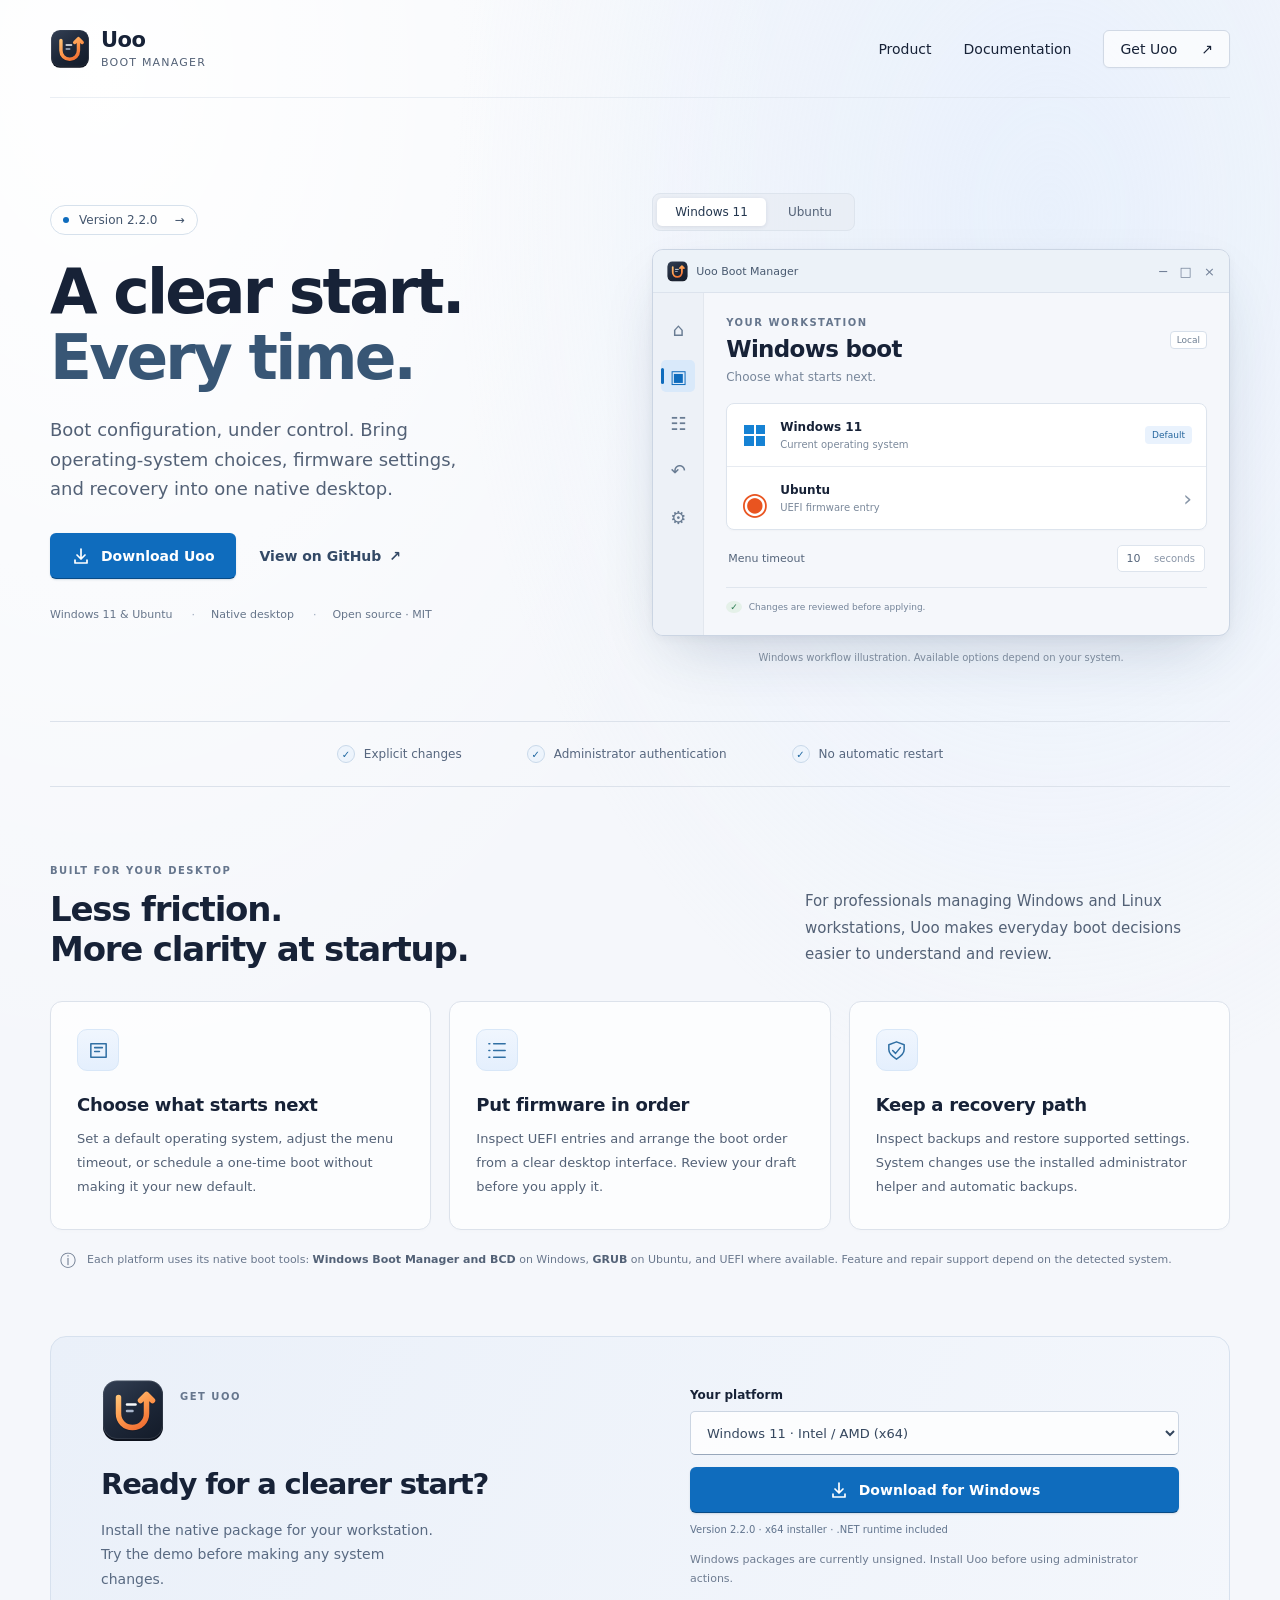
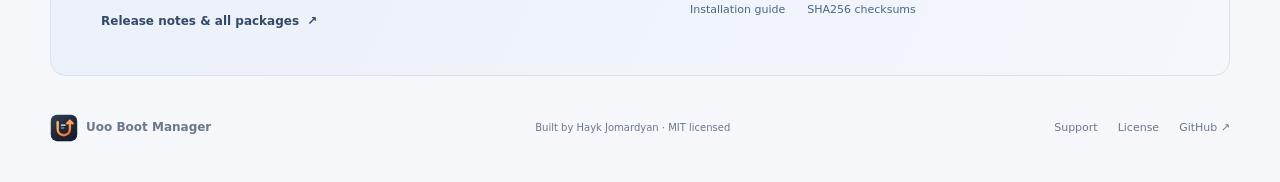
==== website/index.html @ afc2f8d6 "Prepare Uoo Boot Manager 2.2.0 and Fluent landing page Add unified app branding, dependency installa" ====
<!doctype html>
<html lang="en">
<head>
  <meta charset="utf-8">
  <meta name="viewport" content="width=device-width, initial-scale=1">
  <meta name="description" content="Uoo Boot Manager brings boot choices, UEFI settings, and recovery into a clear native desktop for Windows 11 and Ubuntu.">
  <meta name="theme-color" content="#f4f6fb">
  <meta property="og:type" content="website">
  <meta property="og:title" content="Uoo Boot Manager — A clear start. Every time.">
  <meta property="og:description" content="Native boot configuration for Windows 11 and Ubuntu. Choose what starts next, review changes, and keep a recovery path.">
  <meta property="og:url" content="https://uoo.lolisoft.eu/">
  <meta property="og:image" content="https://uoo.lolisoft.eu/assets/app-preview.png">
  <link rel="canonical" href="https://uoo.lolisoft.eu/">
  <link rel="icon" href="assets/icons/favicon.ico" sizes="any">
  <link rel="icon" href="assets/icons/favicon.svg" type="image/svg+xml">
  <link rel="apple-touch-icon" href="assets/icons/apple-touch-icon.png">
  <link rel="mask-icon" href="assets/icons/mask-icon.svg" color="#ee692f">
  <link rel="manifest" href="assets/icons/site.webmanifest">
  <link rel="stylesheet" href="styles.css">
  <script src="app.js" defer></script>
  <title>Uoo Boot Manager — A clear start. Every time.</title>
</head>
<body>
  <a class="skip-link" href="#main">Skip to content</a>
  <header class="site-header wrap">
    <a class="brand" href="#" aria-label="Uoo Boot Manager home">
      <img src="assets/icons/uoo.svg" alt="" width="40" height="40">
      <span>Uoo<span class="brand-caption">Boot Manager</span></span>
    </a>
    <nav aria-label="Main navigation">
      <a href="#product">Product</a>
      <a href="https://github.com/jomardyan/uoo-boot-manager#documentation">Documentation</a>
      <a class="nav-download" href="#download">Get Uoo <span aria-hidden="true">↗</span></a>
    </nav>
  </header>

  <main id="main">
    <section class="hero wrap" aria-labelledby="hero-title">
      <div class="hero-copy">
        <a class="release-badge" href="https://github.com/jomardyan/uoo-boot-manager/releases/tag/v2.2.0"><span class="status-dot" aria-hidden="true"></span>Version 2.2.0<span aria-hidden="true">→</span></a>
        <h1 id="hero-title">A clear start.<br><span>Every time.</span></h1>
        <p class="hero-description">Boot configuration, under control. Bring operating-system choices, firmware settings, and recovery into one native desktop.</p>
        <div class="hero-actions">
          <a class="button button-primary" href="#download"><svg aria-hidden="true" viewBox="0 0 20 20"><path d="M10 3v10m-4-4 4 4 4-4M4 14v3h12v-3"/></svg>Download Uoo</a>
          <a class="text-link" href="https://github.com/jomardyan/uoo-boot-manager">View on GitHub <span aria-hidden="true">↗</span></a>
        </div>
        <ul class="hero-details" aria-label="Product details"><li>Windows 11 & Ubuntu</li><li>Native desktop</li><li>Open source · MIT</li></ul>
      </div>

      <figure class="product-figure">
        <div class="preview-tabs" aria-label="Platform preview">
          <button type="button" class="preview-tab selected" data-platform="windows" aria-pressed="true">Windows 11</button>
          <button type="button" class="preview-tab" data-platform="ubuntu" aria-pressed="false">Ubuntu</button>
        </div>
        <div class="app-window" id="windows-preview" role="img" aria-label="Illustration of the Windows boot workflow: Windows 11 as the default choice, Ubuntu as a second entry, and a 10-second timeout.">
          <div class="app-titlebar"><span><img src="assets/icons/uoo.svg" alt="" width="21" height="21">Uoo Boot Manager</span><span class="window-controls" aria-hidden="true">─ &nbsp; □ &nbsp; ×</span></div>
          <div class="app-workspace">
            <div class="app-sidebar" aria-hidden="true"><span>⌂</span><span class="active">▣</span><span>☷</span><span>↶</span><span>⚙</span></div>
            <div class="app-page">
              <div class="app-page-heading"><div><span class="eyebrow">YOUR WORKSTATION</span><h2>Windows boot</h2></div><span class="local-badge">Local</span></div>
              <p>Choose what starts next.</p>
              <div class="boot-list">
                <div class="boot-entry"><span class="os-logo windows-logo" aria-hidden="true"><i></i><i></i><i></i><i></i></span><span><strong>Windows 11</strong><small>Current operating system</small></span><span class="default-badge">Default</span></div>
                <div class="boot-entry"><span class="os-logo ubuntu-logo" aria-hidden="true">◉</span><span><strong>Ubuntu</strong><small>UEFI firmware entry</small></span><span class="entry-arrow" aria-hidden="true">›</span></div>
              </div>
              <div class="setting-row"><span>Menu timeout</span><span class="setting-value">10 <span>seconds</span></span></div>
              <div class="review-row"><span class="review-check" aria-hidden="true">✓</span>Changes are reviewed before applying.</div>
            </div>
          </div>
        </div>
        <div class="ubuntu-preview" id="ubuntu-preview" hidden><img src="assets/app-preview.png" width="1120" height="740" alt="The Uoo Ubuntu desktop showing its boot menu, default operating-system choice, timeout, and one-time boot controls."></div>
        <figcaption id="preview-caption">Windows workflow illustration. Available options depend on your system.</figcaption>
      </figure>
    </section>

    <div class="principles wrap" aria-label="Operating principles"><span><b aria-hidden="true">✓</b> Explicit changes</span><span><b aria-hidden="true">✓</b> Administrator authentication</span><span><b aria-hidden="true">✓</b> No automatic restart</span></div>

    <section class="product-section wrap" id="product" aria-labelledby="product-title">
      <div class="section-heading"><div><span class="eyebrow">BUILT FOR YOUR DESKTOP</span><h2 id="product-title">Less friction.<br>More clarity at startup.</h2></div><p>For professionals managing Windows and Linux workstations, Uoo makes everyday boot decisions easier to understand and review.</p></div>
      <div class="feature-grid">
        <article class="feature-card"><span class="feature-icon" aria-hidden="true"><svg viewBox="0 0 24 24"><path d="M4 5h16v14H4zM8 9h8M8 13h5"/></svg></span><h3>Choose what starts next</h3><p>Set a default operating system, adjust the menu timeout, or schedule a one-time boot without making it your new default.</p></article>
        <article class="feature-card"><span class="feature-icon" aria-hidden="true"><svg viewBox="0 0 24 24"><path d="M8 5h12M8 12h12M8 19h12M3 5h1M3 12h1M3 19h1"/></svg></span><h3>Put firmware in order</h3><p>Inspect UEFI entries and arrange the boot order from a clear desktop interface. Review your draft before you apply it.</p></article>
        <article class="feature-card"><span class="feature-icon" aria-hidden="true"><svg viewBox="0 0 24 24"><path d="M12 3 4 6v5c0 5 8 10 8 10s8-5 8-10V6zM8 12l3 3 5-6"/></svg></span><h3>Keep a recovery path</h3><p>Inspect backups and restore supported settings. System changes use the installed administrator helper and automatic backups.</p></article>
      </div>
      <div class="platform-note"><span class="note-icon" aria-hidden="true">ⓘ</span><p>Each platform uses its native boot tools: <strong>Windows Boot Manager and BCD</strong> on Windows, <strong>GRUB</strong> on Ubuntu, and UEFI where available. Feature and repair support depend on the detected system.</p></div>
    </section>

    <section class="download-section wrap" id="download" aria-labelledby="download-title">
      <div class="download-copy"><img src="assets/icons/uoo.svg" alt="" width="64" height="64"><span class="eyebrow">GET UOO</span><h2 id="download-title">Ready for a clearer start?</h2><p>Install the native package for your workstation. Try the demo before making any system changes.</p><a class="text-link" href="https://github.com/jomardyan/uoo-boot-manager/releases/tag/v2.2.0">Release notes & all packages <span aria-hidden="true">↗</span></a></div>
      <div class="download-panel">
        <label for="platform-select">Your platform</label>
        <select id="platform-select">
          <option value="windows-x64">Windows 11 · Intel / AMD (x64)</option>
          <option value="windows-arm64">Windows 11 · ARM64</option>
          <option value="ubuntu">Ubuntu 24.04+ · Debian package</option>
          <option value="appimage-x64">Linux · AppImage (x64)</option>
          <option value="appimage-arm64">Linux · AppImage (ARM64)</option>
        </select>
        <a id="download-button" class="button button-primary download-button" href="https://github.com/jomardyan/uoo-boot-manager/releases/download/v2.2.0/Uoo-Boot-Manager-2.2.0-windows-x64-setup.exe"><svg aria-hidden="true" viewBox="0 0 20 20"><path d="M10 3v10m-4-4 4 4 4-4M4 14v3h12v-3"/></svg><span id="download-label">Download for Windows</span></a>
        <p id="download-detail" class="download-detail" aria-live="polite">Version 2.2.0 · x64 installer · .NET runtime included</p>
        <p id="download-note" class="download-note">Windows packages are currently unsigned. Install Uoo before using administrator actions.</p>
        <div class="download-resources"><a id="install-guide" href="https://github.com/jomardyan/uoo-boot-manager/blob/main/docs/WINDOWS.md">Installation guide</a><a id="checksum-link" href="https://github.com/jomardyan/uoo-boot-manager/releases/download/v2.2.0/SHA256SUMS-Windows">SHA256 checksums</a></div>
      </div>
    </section>
  </main>

  <footer class="site-footer wrap"><a class="brand footer-brand" href="#"><img src="assets/icons/uoo.svg" alt="" width="28" height="28"><span>Uoo Boot Manager</span></a><p>Built by <a href="https://github.com/jomardyan">Hayk Jomardyan</a> · MIT licensed</p><div><a href="https://github.com/jomardyan/uoo-boot-manager/issues">Support</a><a href="https://github.com/jomardyan/uoo-boot-manager/blob/main/LICENSE">License</a><a href="https://github.com/jomardyan/uoo-boot-manager">GitHub <span aria-hidden="true">↗</span></a></div></footer>
</body>
</html>
---- website/styles.css ----
:root{color-scheme:light;--ink:#172237;--muted:#536176;--blue:#0f6cbd;--blue-hover:#0a5da6;--line:#dce2eb;--surface:#fff;--radius:12px;font-family:"Segoe UI Variable","Segoe UI",system-ui,-apple-system,sans-serif;font-synthesis:none;color:var(--ink);background:#f5f7fb;scroll-behavior:smooth}
*{box-sizing:border-box}body{margin:0;background:radial-gradient(ellipse at 82% 12%,#dceafd80,transparent 40%),radial-gradient(ellipse at 8% 4%,#fff,transparent 42%)}a{color:inherit;text-decoration:none}button,select{font:inherit}button,a,select{-webkit-tap-highlight-color:transparent}button{cursor:pointer}a:hover{text-decoration:underline;text-underline-offset:4px}:focus-visible{outline:3px solid #0f6cbd;outline-offset:4px}svg{width:20px;height:20px;fill:none;stroke:currentColor;stroke-width:1.7;stroke-linecap:round;stroke-linejoin:round}.wrap{width:min(1180px,calc(100% - 80px));margin-inline:auto}[hidden]{display:none!important}.skip-link{position:fixed;left:20px;top:-100px;z-index:10;padding:12px 20px;background:#fff;border:2px solid var(--blue);border-radius:6px}.skip-link:focus{top:12px}
.site-header{height:98px;display:flex;align-items:center;justify-content:space-between;border-bottom:1px solid #dce2eb90}.brand{display:inline-flex;align-items:center;gap:11px;font-size:21px;font-weight:650;line-height:1.05;letter-spacing:-.5px}.brand:hover{text-decoration:none}.brand-caption{display:block;font-size:11px;font-weight:500;letter-spacing:1.2px;text-transform:uppercase;color:var(--muted);margin-top:6px}.site-header nav{display:flex;align-items:center;gap:32px;font-size:14px}.nav-download{display:flex;align-items:center;gap:24px;border:1px solid #d1d9e5;background:#ffffffb0;border-radius:6px;padding:10px 16px;box-shadow:0 1px 2px #17223708}.nav-download:hover{background:#fff;text-decoration:none}
.hero{display:grid;grid-template-columns:1fr 1.05fr;gap:52px;padding-top:87px;padding-bottom:64px;align-items:center}.hero-copy{padding-bottom:16px}.release-badge{display:inline-flex;gap:10px;align-items:center;border:1px solid #d6e1ec;border-radius:100px;background:#ffffffa8;padding:7px 12px;font-size:12px;color:#43556d}.release-badge>span:last-child{padding-left:7px}.status-dot{height:6px;width:6px;background:#0f6cbd;border-radius:100%}h1{font-size:clamp(46px,4.8vw,66px);letter-spacing:-2.8px;font-weight:650;line-height:1.08;margin:24px 0 23px}h1>span{color:#385675}.hero-description{font-size:18px;line-height:1.65;color:var(--muted);max-width:430px;margin:0}.hero-actions{display:flex;gap:24px;align-items:center;margin:29px 0}.button{display:inline-flex;align-items:center;justify-content:center;gap:10px;min-height:44px;padding:12px 20px;border-radius:6px;font-size:14px;font-weight:600;border:1px solid transparent;transition:background .15s,box-shadow .15s}.button:hover{text-decoration:none}.button-primary{background:var(--blue);color:#fff;box-shadow:0 1px 2px #09396125;border-bottom-color:#084b86}.button-primary:hover{background:var(--blue-hover);box-shadow:0 2px 8px #09396125}.text-link{display:inline-flex;gap:8px;align-items:center;font-size:14px;font-weight:600;color:#334966}.hero-details{list-style:none;display:flex;gap:19px;padding:0;margin:0;color:#66758a;font-size:11px}.hero-details li+li:before{content:"·";margin-right:16px;color:#9ba8bb}
.product-figure{min-width:0;margin:0;transform:translateY(8px)}.preview-tabs{display:inline-flex;gap:4px;background:#e8edf4b0;border:1px solid #dde4ed;padding:4px;border-radius:8px;margin-bottom:18px}.preview-tab{font-size:12px;color:#536176;padding:7px 18px;border:none;border-radius:5px;background:transparent}.preview-tab.selected{background:#fff;color:#24374f;box-shadow:0 1px 4px #17223718}.app-window{background:#f5f7fb;border:1px solid #cbd5e3;border-radius:11px;overflow:hidden;box-shadow:0 25px 60px -20px #1e3a5a38,0 3px 10px #1722370a}.app-titlebar{height:43px;display:flex;align-items:center;justify-content:space-between;padding:0 14px;font-size:11px;color:#48596f;border-bottom:1px solid #dce3ed;background:#ecf1f8d9}.app-titlebar>span:first-child{display:flex;align-items:center;gap:8px}.window-controls{font-size:13px;color:#738198;white-space:nowrap}.app-workspace{display:flex;min-height:338px}.app-sidebar{width:51px;border-right:1px solid #e2e7ee;display:flex;align-items:center;flex-direction:column;gap:15px;padding:20px 0;background:#edf1f7}.app-sidebar span{width:34px;height:32px;display:grid;place-items:center;color:#697c93;font-size:18px;border-radius:5px}.app-sidebar .active{background:#d9e9fa;color:#0f6cbd;position:relative}.app-sidebar .active:before{content:"";position:absolute;left:0;width:3px;height:16px;background:var(--blue);border-radius:5px}.app-page{flex:1;padding:24px 22px 22px;min-width:0}.eyebrow{display:block;font-size:10px;letter-spacing:1.5px;font-weight:650;color:#66768d}.app-page h2{margin:8px 0 0;font-weight:600;font-size:23px;letter-spacing:-.7px}.app-page-heading{display:flex;align-items:center;justify-content:space-between;gap:10px}.local-badge{font-size:9px;color:#6c7d91;border:1px solid #d7e0eb;border-radius:4px;padding:3px 6px;background:#fff}.app-page>p{font-size:12px;color:#77869a;margin:8px 0 19px}.boot-list{border:1px solid #dde4ed;background:#fff;border-radius:8px;overflow:hidden;box-shadow:0 1px 2px #17223706}.boot-entry{display:flex;align-items:center;gap:12px;padding:16px 14px}.boot-entry+.boot-entry{border-top:1px solid #e7ebf1}.boot-entry>span:nth-child(2){display:flex;flex-direction:column;gap:5px;flex:1}.boot-entry strong{font-size:12px;font-weight:600}.boot-entry small{font-size:10px;color:#7b899b}.os-logo{width:27px;height:27px;flex-shrink:0}.windows-logo{display:grid;grid-template-columns:1fr 1fr;gap:2px;padding:3px}.windows-logo i{background:#1682d4}.ubuntu-logo{display:grid;place-items:center;color:#e95420;font-size:31px}.default-badge{font-size:9px;background:#e9f2fd;color:#24659d;padding:4px 7px;border-radius:4px}.entry-arrow{color:#8795a7;font-size:22px}.setting-row{display:flex;justify-content:space-between;align-items:center;font-size:11px;padding:15px 2px;color:#55657b}.setting-value{border:1px solid #dde4ed;border-radius:5px;background:#fff;padding:6px 9px;font-size:11px;min-width:84px}.setting-value>span{color:#8995a7;margin-left:10px;font-size:10px}.review-row{display:flex;gap:7px;align-items:center;color:#748499;font-size:9px;border-top:1px solid #e0e6ee;padding-top:13px}.review-check{color:#2f7d55;background:#e5f1e9;border-radius:50%;padding:1px 4px}.product-figure figcaption{font-size:10px;color:#7b899b;line-height:1.5;text-align:center;margin:14px 10px 0}.ubuntu-preview{border:1px solid #cbd5e3;border-radius:11px;overflow:hidden;background:#fff;box-shadow:0 25px 60px -20px #1e3a5a38}.ubuntu-preview img{display:block;width:100%;height:auto}
.principles{display:flex;justify-content:center;gap:65px;border-top:1px solid var(--line);border-bottom:1px solid var(--line);padding:23px 0;color:#56667e;font-size:12px}.principles span{display:flex;align-items:center;gap:9px}.principles b{display:grid;place-items:center;font-size:10px;width:18px;height:18px;border:1px solid #c9d9ea;background:#edf4fc;color:#1b659f;border-radius:50%;font-weight:500}
.product-section{padding-top:78px;padding-bottom:64px;scroll-margin-top:30px}.section-heading{display:flex;justify-content:space-between;align-items:end;gap:70px;margin-bottom:32px}.section-heading h2,.download-copy h2{font-size:34px;line-height:1.18;letter-spacing:-1.2px;font-weight:600;margin:13px 0 0}.section-heading>p{max-width:425px;font-size:15px;line-height:1.75;color:var(--muted);margin:0 0 2px}.feature-grid{display:grid;grid-template-columns:repeat(3,1fr);gap:18px}.feature-card{background:#ffffffbf;border:1px solid var(--line);border-radius:var(--radius);padding:27px 26px 30px;box-shadow:0 2px 3px #17223703}.feature-icon{display:grid;place-items:center;width:42px;height:42px;border-radius:10px;background:linear-gradient(#f0f6fe,#e4effd);color:#3170a4;border:1px solid #d8e7f8}.feature-icon svg{width:23px;height:23px;stroke-width:1.6}.feature-card h3{font-weight:600;letter-spacing:-.3px;font-size:18px;margin:23px 0 12px}.feature-card p{font-size:13px;color:var(--muted);line-height:1.85;margin:0}.platform-note{display:flex;align-items:flex-start;gap:11px;padding:20px 10px 0;color:#6a788d}.note-icon{font-size:16px;padding-top:1px}.platform-note p{font-size:11px;line-height:1.8;margin:0}.platform-note strong{font-weight:600;color:#526176}
.download-section{display:grid;grid-template-columns:1fr 1fr;gap:100px;background:linear-gradient(115deg,#eaf0f9,#f4f7fc);border:1px solid #d7e1ee;border-radius:16px;padding:42px 50px 46px;scroll-margin-top:32px}.download-copy>img{float:left;margin:0 15px 15px 0}.download-copy>.eyebrow{padding-top:12px}.download-copy h2{font-size:29px;margin-top:8px;clear:both;padding-top:9px}.download-copy>p{font-size:14px;line-height:1.75;color:#596a82;margin:16px 0 19px;max-width:340px}.download-copy .text-link{font-size:12px}.download-panel{padding-top:9px}.download-panel label{display:block;font-size:12px;font-weight:600;margin-bottom:9px}.download-panel select{width:100%;border:1px solid #cbd5e2;border-bottom-color:#98a7bb;border-radius:5px;color:#35475e;background:#ffffffcc;padding:11px 30px 11px 12px;font-size:13px;min-height:44px}.download-button{width:100%;margin-top:12px}.download-detail{font-size:10px;color:#61748d;margin:11px 0 16px}.download-note{font-size:11px;line-height:1.7;color:#6e7c91;min-height:38px;margin:0 0 14px}.download-resources{display:flex;gap:22px;color:#476588;font-size:11px}.site-footer{display:flex;align-items:center;justify-content:space-between;gap:30px;padding:36px 0 39px;color:#69788d}.footer-brand{font-size:12px;letter-spacing:0;font-weight:600;gap:8px}.site-footer p{font-size:10px}.site-footer>div{display:flex;gap:20px;font-size:11px}
@media(min-width:1500px){.hero{padding-top:110px;padding-bottom:85px}.product-section{padding-top:90px;padding-bottom:80px}}
@media(max-width:1050px){.wrap{width:calc(100% - 48px)}.hero{gap:28px;padding-top:65px}h1{font-size:52px}.hero-description{font-size:16px}.hero-details{flex-wrap:wrap;gap:9px}.hero-details li+li:before{margin-right:8px}.app-page{padding:20px 15px}.app-sidebar{width:42px}.boot-entry{padding:14px 10px;gap:8px}.default-badge{font-size:8px}.principles{gap:32px}.download-section{gap:50px;padding:35px}.section-heading{gap:35px}.feature-card{padding:24px 20px}.site-footer{gap:15px}}
@media(max-width:760px){.site-header{height:82px}.site-header nav{gap:20px}.site-header nav>a:first-child{display:none}.hero{grid-template-columns:1fr;gap:33px;padding-top:44px;padding-bottom:42px}.hero-copy{max-width:570px}.hero-description{max-width:490px}.product-figure{max-width:600px;width:100%;margin-inline:auto;transform:none}.hero-details{font-size:11px}h1{font-size:56px;letter-spacing:-2px}.hero-actions{margin:24px 0}.app-workspace{min-height:330px}.app-page{padding:24px}.boot-entry{padding:16px 14px}.principles{justify-content:flex-start;gap:15px;flex-wrap:wrap;padding-block:19px;font-size:11px}.product-section{padding-top:48px;padding-bottom:32px}.section-heading{display:block}.section-heading h2{font-size:31px}.section-heading>p{margin-top:18px;max-width:550px;font-size:14px}.feature-grid{grid-template-columns:1fr;gap:12px}.feature-card{padding:24px;display:grid;grid-template-columns:42px 1fr;column-gap:18px;align-items:center}.feature-card h3{margin:0;font-size:17px}.feature-card p{grid-column:2;margin-top:8px}.download-section{grid-template-columns:1fr;gap:20px;padding:29px}.download-copy>p{max-width:none}.download-note{min-height:0}.site-footer{flex-wrap:wrap;padding-block:28px}.site-footer p{margin-left:auto}.site-footer>div{width:100%;justify-content:flex-end}}
@media(max-width:420px){.wrap{width:calc(100% - 32px)}.brand{font-size:19px}.brand-caption{font-size:9px}.site-header nav{gap:13px;font-size:12px}.site-header nav>a:nth-child(2){display:none}.nav-download{padding:9px 12px;gap:14px}h1{font-size:49px}.hero-actions{gap:18px}.hero-details{gap:10px;font-size:10px}.hero-details li+li:before{margin-right:8px}.app-page{padding:19px 13px}.app-sidebar{width:38px}.app-sidebar span{width:28px}.default-badge{padding:4px;font-size:8px}.boot-entry{padding:15px 10px}.boot-entry small{font-size:9px}.app-titlebar{padding:0 10px}.window-controls{font-size:11px}.principles{gap:12px;font-size:10px}.feature-card{padding:20px;gap:12px}.feature-card p{grid-column:1/-1;margin-top:0}.download-section{padding:24px}.download-copy h2{font-size:27px}.site-footer{gap:12px}.site-footer p{width:100%;margin:0}.site-footer>div{justify-content:flex-start}}
@media(prefers-reduced-motion:reduce){:root{scroll-behavior:auto}*{transition:none!important}}
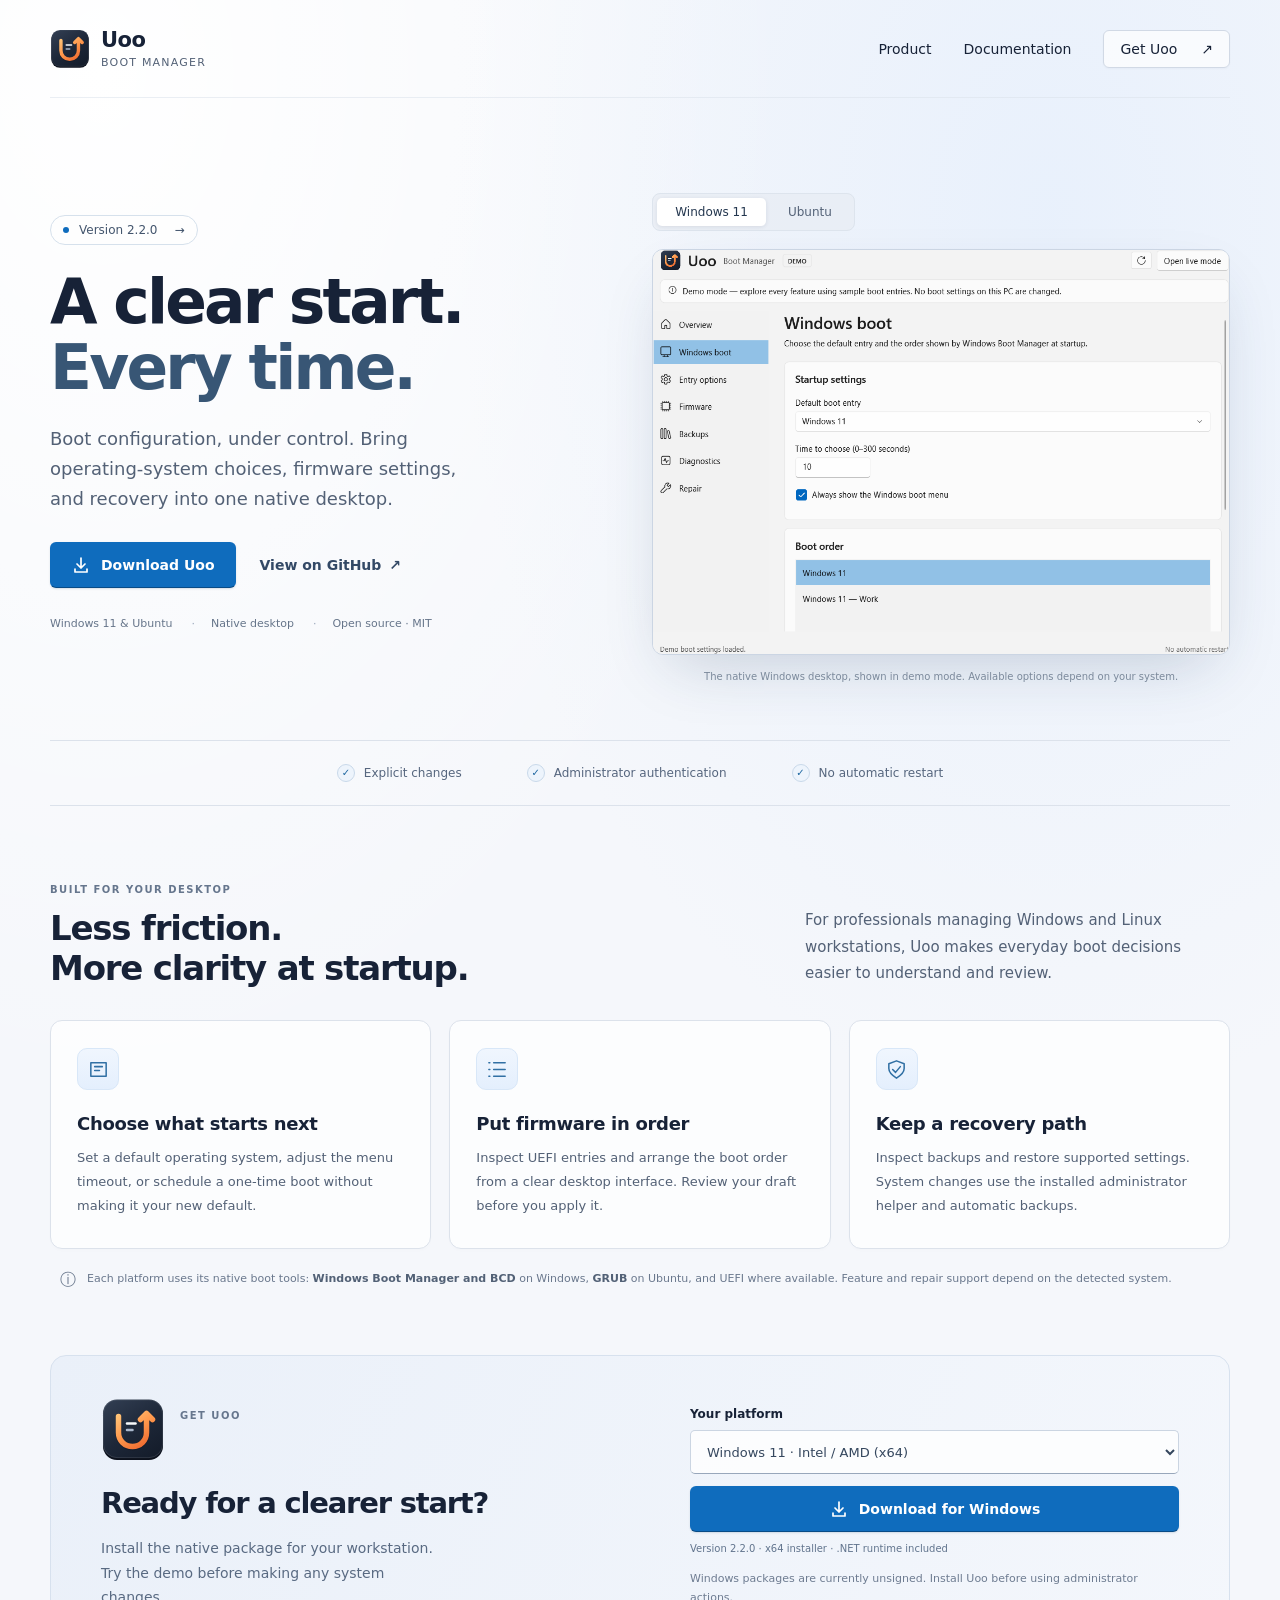
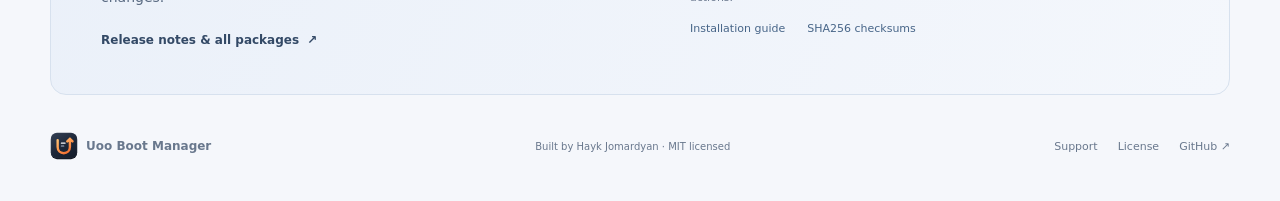
==== commit f6ab64bd: "release: v2.2.0 Publish the validated Linux and Windows package set with unified branding and build " ====
--- a/website/index.html
+++ b/website/index.html
@@ -9,7 +9,7 @@
   <meta property="og:title" content="Uoo Boot Manager — A clear start. Every time.">
   <meta property="og:description" content="Native boot configuration for Windows 11 and Ubuntu. Choose what starts next, review changes, and keep a recovery path.">
   <meta property="og:url" content="https://uoo.lolisoft.eu/">
-  <meta property="og:image" content="https://uoo.lolisoft.eu/assets/app-preview.png">
+  <meta property="og:image" content="https://uoo.lolisoft.eu/assets/windows-preview.png">
   <link rel="canonical" href="https://uoo.lolisoft.eu/">
   <link rel="icon" href="assets/icons/favicon.ico" sizes="any">
   <link rel="icon" href="assets/icons/favicon.svg" type="image/svg+xml">
@@ -52,24 +52,9 @@
           <button type="button" class="preview-tab selected" data-platform="windows" aria-pressed="true">Windows 11</button>
           <button type="button" class="preview-tab" data-platform="ubuntu" aria-pressed="false">Ubuntu</button>
         </div>
-        <div class="app-window" id="windows-preview" role="img" aria-label="Illustration of the Windows boot workflow: Windows 11 as the default choice, Ubuntu as a second entry, and a 10-second timeout.">
-          <div class="app-titlebar"><span><img src="assets/icons/uoo.svg" alt="" width="21" height="21">Uoo Boot Manager</span><span class="window-controls" aria-hidden="true">─ &nbsp; □ &nbsp; ×</span></div>
-          <div class="app-workspace">
-            <div class="app-sidebar" aria-hidden="true"><span>⌂</span><span class="active">▣</span><span>☷</span><span>↶</span><span>⚙</span></div>
-            <div class="app-page">
-              <div class="app-page-heading"><div><span class="eyebrow">YOUR WORKSTATION</span><h2>Windows boot</h2></div><span class="local-badge">Local</span></div>
-              <p>Choose what starts next.</p>
-              <div class="boot-list">
-                <div class="boot-entry"><span class="os-logo windows-logo" aria-hidden="true"><i></i><i></i><i></i><i></i></span><span><strong>Windows 11</strong><small>Current operating system</small></span><span class="default-badge">Default</span></div>
-                <div class="boot-entry"><span class="os-logo ubuntu-logo" aria-hidden="true">◉</span><span><strong>Ubuntu</strong><small>UEFI firmware entry</small></span><span class="entry-arrow" aria-hidden="true">›</span></div>
-              </div>
-              <div class="setting-row"><span>Menu timeout</span><span class="setting-value">10 <span>seconds</span></span></div>
-              <div class="review-row"><span class="review-check" aria-hidden="true">✓</span>Changes are reviewed before applying.</div>
-            </div>
-          </div>
-        </div>
+        <div class="native-preview" id="windows-preview"><img src="assets/windows-preview.png" width="1028" height="720" alt="The native Uoo Windows desktop in demo mode, showing default boot entry, menu timeout, boot order, and administrator controls."></div>
         <div class="ubuntu-preview" id="ubuntu-preview" hidden><img src="assets/app-preview.png" width="1120" height="740" alt="The Uoo Ubuntu desktop showing its boot menu, default operating-system choice, timeout, and one-time boot controls."></div>
-        <figcaption id="preview-caption">Windows workflow illustration. Available options depend on your system.</figcaption>
+        <figcaption id="preview-caption">The native Windows desktop, shown in demo mode. Available options depend on your system.</figcaption>
       </figure>
     </section>
 
--- a/website/styles.css
+++ b/website/styles.css
@@ -2,7 +2,7 @@
 *{box-sizing:border-box}body{margin:0;background:radial-gradient(ellipse at 82% 12%,#dceafd80,transparent 40%),radial-gradient(ellipse at 8% 4%,#fff,transparent 42%)}a{color:inherit;text-decoration:none}button,select{font:inherit}button,a,select{-webkit-tap-highlight-color:transparent}button{cursor:pointer}a:hover{text-decoration:underline;text-underline-offset:4px}:focus-visible{outline:3px solid #0f6cbd;outline-offset:4px}svg{width:20px;height:20px;fill:none;stroke:currentColor;stroke-width:1.7;stroke-linecap:round;stroke-linejoin:round}.wrap{width:min(1180px,calc(100% - 80px));margin-inline:auto}[hidden]{display:none!important}.skip-link{position:fixed;left:20px;top:-100px;z-index:10;padding:12px 20px;background:#fff;border:2px solid var(--blue);border-radius:6px}.skip-link:focus{top:12px}
 .site-header{height:98px;display:flex;align-items:center;justify-content:space-between;border-bottom:1px solid #dce2eb90}.brand{display:inline-flex;align-items:center;gap:11px;font-size:21px;font-weight:650;line-height:1.05;letter-spacing:-.5px}.brand:hover{text-decoration:none}.brand-caption{display:block;font-size:11px;font-weight:500;letter-spacing:1.2px;text-transform:uppercase;color:var(--muted);margin-top:6px}.site-header nav{display:flex;align-items:center;gap:32px;font-size:14px}.nav-download{display:flex;align-items:center;gap:24px;border:1px solid #d1d9e5;background:#ffffffb0;border-radius:6px;padding:10px 16px;box-shadow:0 1px 2px #17223708}.nav-download:hover{background:#fff;text-decoration:none}
 .hero{display:grid;grid-template-columns:1fr 1.05fr;gap:52px;padding-top:87px;padding-bottom:64px;align-items:center}.hero-copy{padding-bottom:16px}.release-badge{display:inline-flex;gap:10px;align-items:center;border:1px solid #d6e1ec;border-radius:100px;background:#ffffffa8;padding:7px 12px;font-size:12px;color:#43556d}.release-badge>span:last-child{padding-left:7px}.status-dot{height:6px;width:6px;background:#0f6cbd;border-radius:100%}h1{font-size:clamp(46px,4.8vw,66px);letter-spacing:-2.8px;font-weight:650;line-height:1.08;margin:24px 0 23px}h1>span{color:#385675}.hero-description{font-size:18px;line-height:1.65;color:var(--muted);max-width:430px;margin:0}.hero-actions{display:flex;gap:24px;align-items:center;margin:29px 0}.button{display:inline-flex;align-items:center;justify-content:center;gap:10px;min-height:44px;padding:12px 20px;border-radius:6px;font-size:14px;font-weight:600;border:1px solid transparent;transition:background .15s,box-shadow .15s}.button:hover{text-decoration:none}.button-primary{background:var(--blue);color:#fff;box-shadow:0 1px 2px #09396125;border-bottom-color:#084b86}.button-primary:hover{background:var(--blue-hover);box-shadow:0 2px 8px #09396125}.text-link{display:inline-flex;gap:8px;align-items:center;font-size:14px;font-weight:600;color:#334966}.hero-details{list-style:none;display:flex;gap:19px;padding:0;margin:0;color:#66758a;font-size:11px}.hero-details li+li:before{content:"·";margin-right:16px;color:#9ba8bb}
-.product-figure{min-width:0;margin:0;transform:translateY(8px)}.preview-tabs{display:inline-flex;gap:4px;background:#e8edf4b0;border:1px solid #dde4ed;padding:4px;border-radius:8px;margin-bottom:18px}.preview-tab{font-size:12px;color:#536176;padding:7px 18px;border:none;border-radius:5px;background:transparent}.preview-tab.selected{background:#fff;color:#24374f;box-shadow:0 1px 4px #17223718}.app-window{background:#f5f7fb;border:1px solid #cbd5e3;border-radius:11px;overflow:hidden;box-shadow:0 25px 60px -20px #1e3a5a38,0 3px 10px #1722370a}.app-titlebar{height:43px;display:flex;align-items:center;justify-content:space-between;padding:0 14px;font-size:11px;color:#48596f;border-bottom:1px solid #dce3ed;background:#ecf1f8d9}.app-titlebar>span:first-child{display:flex;align-items:center;gap:8px}.window-controls{font-size:13px;color:#738198;white-space:nowrap}.app-workspace{display:flex;min-height:338px}.app-sidebar{width:51px;border-right:1px solid #e2e7ee;display:flex;align-items:center;flex-direction:column;gap:15px;padding:20px 0;background:#edf1f7}.app-sidebar span{width:34px;height:32px;display:grid;place-items:center;color:#697c93;font-size:18px;border-radius:5px}.app-sidebar .active{background:#d9e9fa;color:#0f6cbd;position:relative}.app-sidebar .active:before{content:"";position:absolute;left:0;width:3px;height:16px;background:var(--blue);border-radius:5px}.app-page{flex:1;padding:24px 22px 22px;min-width:0}.eyebrow{display:block;font-size:10px;letter-spacing:1.5px;font-weight:650;color:#66768d}.app-page h2{margin:8px 0 0;font-weight:600;font-size:23px;letter-spacing:-.7px}.app-page-heading{display:flex;align-items:center;justify-content:space-between;gap:10px}.local-badge{font-size:9px;color:#6c7d91;border:1px solid #d7e0eb;border-radius:4px;padding:3px 6px;background:#fff}.app-page>p{font-size:12px;color:#77869a;margin:8px 0 19px}.boot-list{border:1px solid #dde4ed;background:#fff;border-radius:8px;overflow:hidden;box-shadow:0 1px 2px #17223706}.boot-entry{display:flex;align-items:center;gap:12px;padding:16px 14px}.boot-entry+.boot-entry{border-top:1px solid #e7ebf1}.boot-entry>span:nth-child(2){display:flex;flex-direction:column;gap:5px;flex:1}.boot-entry strong{font-size:12px;font-weight:600}.boot-entry small{font-size:10px;color:#7b899b}.os-logo{width:27px;height:27px;flex-shrink:0}.windows-logo{display:grid;grid-template-columns:1fr 1fr;gap:2px;padding:3px}.windows-logo i{background:#1682d4}.ubuntu-logo{display:grid;place-items:center;color:#e95420;font-size:31px}.default-badge{font-size:9px;background:#e9f2fd;color:#24659d;padding:4px 7px;border-radius:4px}.entry-arrow{color:#8795a7;font-size:22px}.setting-row{display:flex;justify-content:space-between;align-items:center;font-size:11px;padding:15px 2px;color:#55657b}.setting-value{border:1px solid #dde4ed;border-radius:5px;background:#fff;padding:6px 9px;font-size:11px;min-width:84px}.setting-value>span{color:#8995a7;margin-left:10px;font-size:10px}.review-row{display:flex;gap:7px;align-items:center;color:#748499;font-size:9px;border-top:1px solid #e0e6ee;padding-top:13px}.review-check{color:#2f7d55;background:#e5f1e9;border-radius:50%;padding:1px 4px}.product-figure figcaption{font-size:10px;color:#7b899b;line-height:1.5;text-align:center;margin:14px 10px 0}.ubuntu-preview{border:1px solid #cbd5e3;border-radius:11px;overflow:hidden;background:#fff;box-shadow:0 25px 60px -20px #1e3a5a38}.ubuntu-preview img{display:block;width:100%;height:auto}
+.product-figure{min-width:0;margin:0;transform:translateY(8px)}.preview-tabs{display:inline-flex;gap:4px;background:#e8edf4b0;border:1px solid #dde4ed;padding:4px;border-radius:8px;margin-bottom:18px}.preview-tab{font-size:12px;color:#536176;padding:7px 18px;border:none;border-radius:5px;background:transparent}.preview-tab.selected{background:#fff;color:#24374f;box-shadow:0 1px 4px #17223718}.eyebrow{display:block;font-size:10px;letter-spacing:1.5px;font-weight:650;color:#66768d}.product-figure figcaption{font-size:10px;color:#7b899b;line-height:1.5;text-align:center;margin:14px 10px 0}.ubuntu-preview,.native-preview{border:1px solid #cbd5e3;border-radius:11px;overflow:hidden;background:#fff;box-shadow:0 25px 60px -20px #1e3a5a38}.ubuntu-preview img,.native-preview img{display:block;width:100%;height:auto}
 .principles{display:flex;justify-content:center;gap:65px;border-top:1px solid var(--line);border-bottom:1px solid var(--line);padding:23px 0;color:#56667e;font-size:12px}.principles span{display:flex;align-items:center;gap:9px}.principles b{display:grid;place-items:center;font-size:10px;width:18px;height:18px;border:1px solid #c9d9ea;background:#edf4fc;color:#1b659f;border-radius:50%;font-weight:500}
 .product-section{padding-top:78px;padding-bottom:64px;scroll-margin-top:30px}.section-heading{display:flex;justify-content:space-between;align-items:end;gap:70px;margin-bottom:32px}.section-heading h2,.download-copy h2{font-size:34px;line-height:1.18;letter-spacing:-1.2px;font-weight:600;margin:13px 0 0}.section-heading>p{max-width:425px;font-size:15px;line-height:1.75;color:var(--muted);margin:0 0 2px}.feature-grid{display:grid;grid-template-columns:repeat(3,1fr);gap:18px}.feature-card{background:#ffffffbf;border:1px solid var(--line);border-radius:var(--radius);padding:27px 26px 30px;box-shadow:0 2px 3px #17223703}.feature-icon{display:grid;place-items:center;width:42px;height:42px;border-radius:10px;background:linear-gradient(#f0f6fe,#e4effd);color:#3170a4;border:1px solid #d8e7f8}.feature-icon svg{width:23px;height:23px;stroke-width:1.6}.feature-card h3{font-weight:600;letter-spacing:-.3px;font-size:18px;margin:23px 0 12px}.feature-card p{font-size:13px;color:var(--muted);line-height:1.85;margin:0}.platform-note{display:flex;align-items:flex-start;gap:11px;padding:20px 10px 0;color:#6a788d}.note-icon{font-size:16px;padding-top:1px}.platform-note p{font-size:11px;line-height:1.8;margin:0}.platform-note strong{font-weight:600;color:#526176}
 .download-section{display:grid;grid-template-columns:1fr 1fr;gap:100px;background:linear-gradient(115deg,#eaf0f9,#f4f7fc);border:1px solid #d7e1ee;border-radius:16px;padding:42px 50px 46px;scroll-margin-top:32px}.download-copy>img{float:left;margin:0 15px 15px 0}.download-copy>.eyebrow{padding-top:12px}.download-copy h2{font-size:29px;margin-top:8px;clear:both;padding-top:9px}.download-copy>p{font-size:14px;line-height:1.75;color:#596a82;margin:16px 0 19px;max-width:340px}.download-copy .text-link{font-size:12px}.download-panel{padding-top:9px}.download-panel label{display:block;font-size:12px;font-weight:600;margin-bottom:9px}.download-panel select{width:100%;border:1px solid #cbd5e2;border-bottom-color:#98a7bb;border-radius:5px;color:#35475e;background:#ffffffcc;padding:11px 30px 11px 12px;font-size:13px;min-height:44px}.download-button{width:100%;margin-top:12px}.download-detail{font-size:10px;color:#61748d;margin:11px 0 16px}.download-note{font-size:11px;line-height:1.7;color:#6e7c91;min-height:38px;margin:0 0 14px}.download-resources{display:flex;gap:22px;color:#476588;font-size:11px}.site-footer{display:flex;align-items:center;justify-content:space-between;gap:30px;padding:36px 0 39px;color:#69788d}.footer-brand{font-size:12px;letter-spacing:0;font-weight:600;gap:8px}.site-footer p{font-size:10px}.site-footer>div{display:flex;gap:20px;font-size:11px}
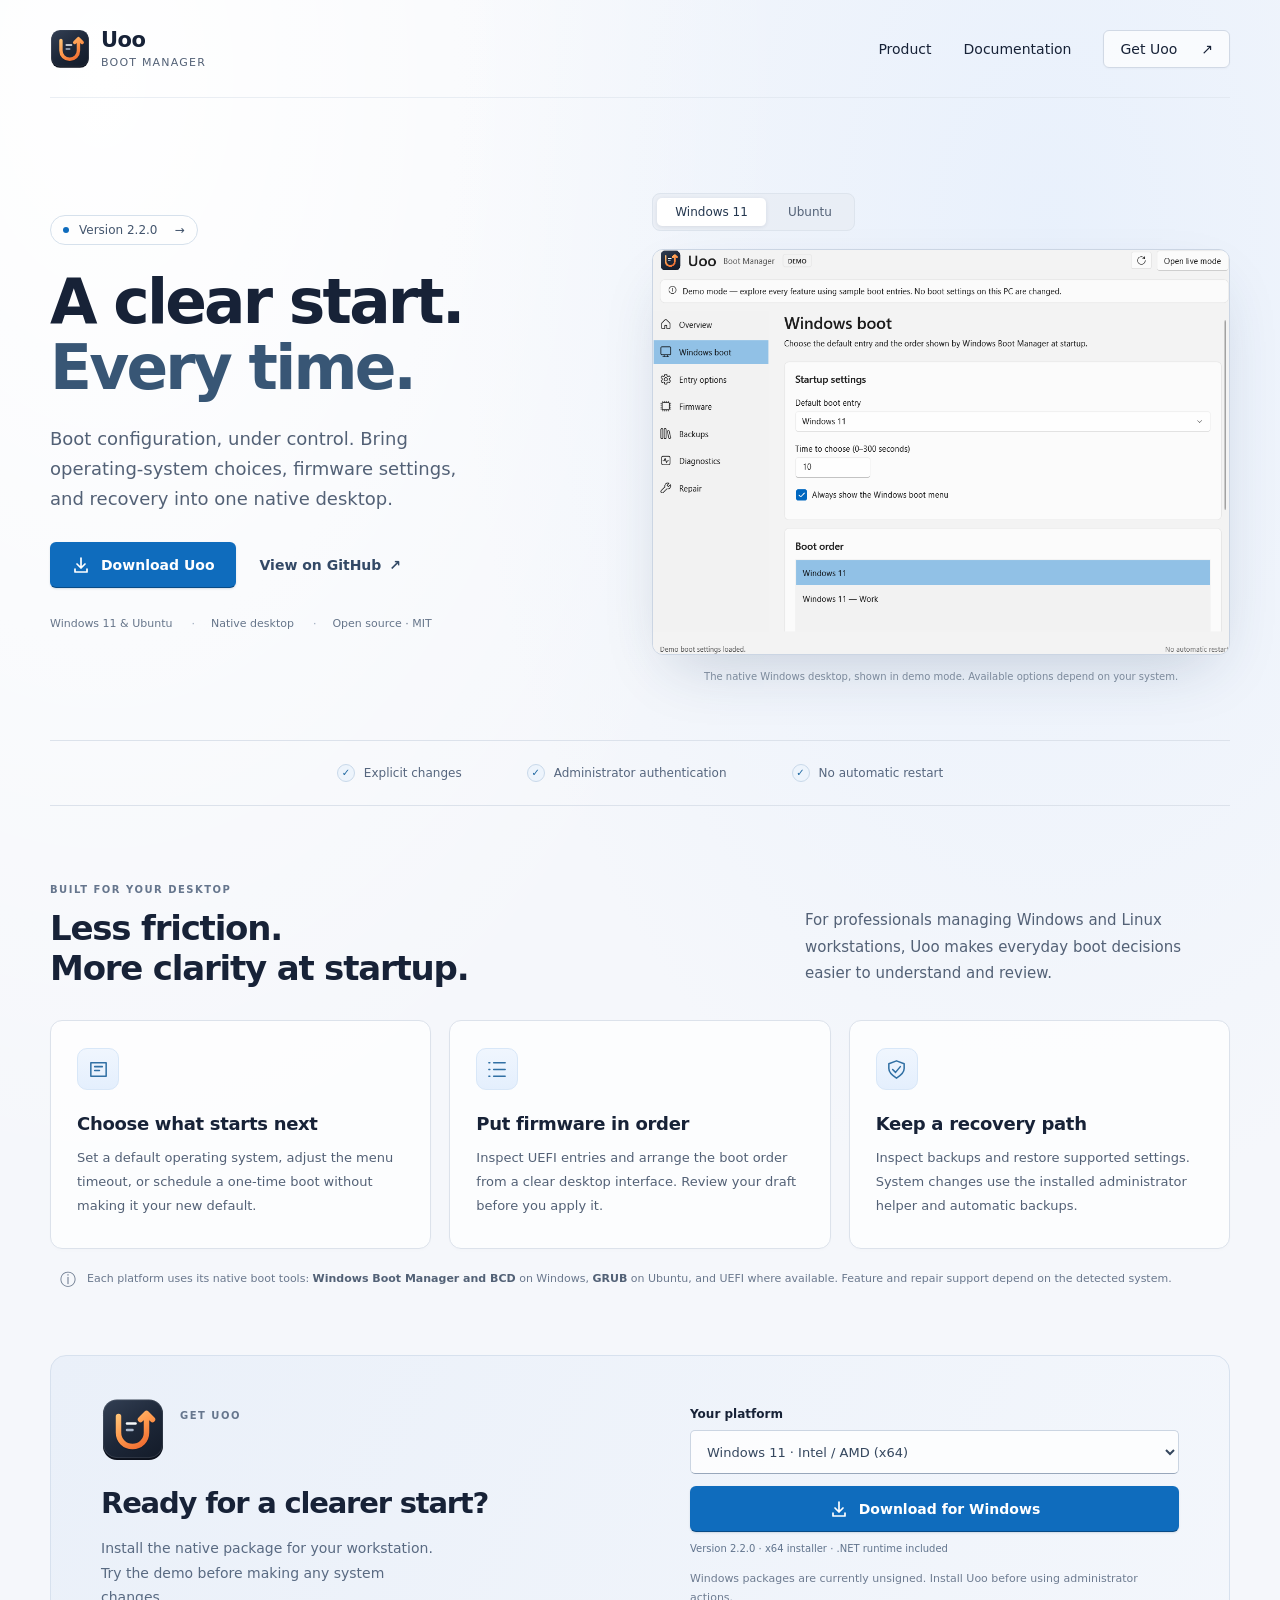
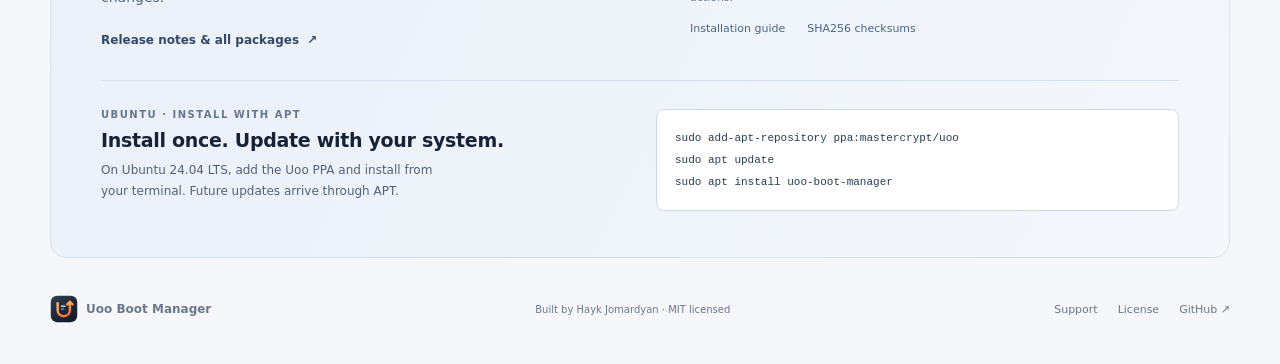
==== commit 1c99b2b1: "publish: v2.2.0 Document the Ubuntu PPA on the product page and README. Resolve draft releases throu" ====
--- a/website/index.html
+++ b/website/index.html
@@ -86,6 +86,12 @@
         <p id="download-note" class="download-note">Windows packages are currently unsigned. Install Uoo before using administrator actions.</p>
         <div class="download-resources"><a id="install-guide" href="https://github.com/jomardyan/uoo-boot-manager/blob/main/docs/WINDOWS.md">Installation guide</a><a id="checksum-link" href="https://github.com/jomardyan/uoo-boot-manager/releases/download/v2.2.0/SHA256SUMS-Windows">SHA256 checksums</a></div>
       </div>
+      <div class="ppa-install" aria-labelledby="ppa-title">
+        <div><span class="eyebrow">UBUNTU · INSTALL WITH APT</span><h3 id="ppa-title">Install once. Update with your system.</h3><p>On Ubuntu 24.04 LTS, add the Uoo PPA and install from your terminal. Future updates arrive through APT.</p></div>
+        <pre aria-label="Ubuntu PPA installation commands"><code>sudo add-apt-repository ppa:mastercrypt/uoo
+sudo apt update
+sudo apt install uoo-boot-manager</code></pre>
+      </div>
     </section>
   </main>
 
--- a/website/styles.css
+++ b/website/styles.css
@@ -5,7 +5,10 @@
 .product-figure{min-width:0;margin:0;transform:translateY(8px)}.preview-tabs{display:inline-flex;gap:4px;background:#e8edf4b0;border:1px solid #dde4ed;padding:4px;border-radius:8px;margin-bottom:18px}.preview-tab{font-size:12px;color:#536176;padding:7px 18px;border:none;border-radius:5px;background:transparent}.preview-tab.selected{background:#fff;color:#24374f;box-shadow:0 1px 4px #17223718}.eyebrow{display:block;font-size:10px;letter-spacing:1.5px;font-weight:650;color:#66768d}.product-figure figcaption{font-size:10px;color:#7b899b;line-height:1.5;text-align:center;margin:14px 10px 0}.ubuntu-preview,.native-preview{border:1px solid #cbd5e3;border-radius:11px;overflow:hidden;background:#fff;box-shadow:0 25px 60px -20px #1e3a5a38}.ubuntu-preview img,.native-preview img{display:block;width:100%;height:auto}
 .principles{display:flex;justify-content:center;gap:65px;border-top:1px solid var(--line);border-bottom:1px solid var(--line);padding:23px 0;color:#56667e;font-size:12px}.principles span{display:flex;align-items:center;gap:9px}.principles b{display:grid;place-items:center;font-size:10px;width:18px;height:18px;border:1px solid #c9d9ea;background:#edf4fc;color:#1b659f;border-radius:50%;font-weight:500}
 .product-section{padding-top:78px;padding-bottom:64px;scroll-margin-top:30px}.section-heading{display:flex;justify-content:space-between;align-items:end;gap:70px;margin-bottom:32px}.section-heading h2,.download-copy h2{font-size:34px;line-height:1.18;letter-spacing:-1.2px;font-weight:600;margin:13px 0 0}.section-heading>p{max-width:425px;font-size:15px;line-height:1.75;color:var(--muted);margin:0 0 2px}.feature-grid{display:grid;grid-template-columns:repeat(3,1fr);gap:18px}.feature-card{background:#ffffffbf;border:1px solid var(--line);border-radius:var(--radius);padding:27px 26px 30px;box-shadow:0 2px 3px #17223703}.feature-icon{display:grid;place-items:center;width:42px;height:42px;border-radius:10px;background:linear-gradient(#f0f6fe,#e4effd);color:#3170a4;border:1px solid #d8e7f8}.feature-icon svg{width:23px;height:23px;stroke-width:1.6}.feature-card h3{font-weight:600;letter-spacing:-.3px;font-size:18px;margin:23px 0 12px}.feature-card p{font-size:13px;color:var(--muted);line-height:1.85;margin:0}.platform-note{display:flex;align-items:flex-start;gap:11px;padding:20px 10px 0;color:#6a788d}.note-icon{font-size:16px;padding-top:1px}.platform-note p{font-size:11px;line-height:1.8;margin:0}.platform-note strong{font-weight:600;color:#526176}
-.download-section{display:grid;grid-template-columns:1fr 1fr;gap:100px;background:linear-gradient(115deg,#eaf0f9,#f4f7fc);border:1px solid #d7e1ee;border-radius:16px;padding:42px 50px 46px;scroll-margin-top:32px}.download-copy>img{float:left;margin:0 15px 15px 0}.download-copy>.eyebrow{padding-top:12px}.download-copy h2{font-size:29px;margin-top:8px;clear:both;padding-top:9px}.download-copy>p{font-size:14px;line-height:1.75;color:#596a82;margin:16px 0 19px;max-width:340px}.download-copy .text-link{font-size:12px}.download-panel{padding-top:9px}.download-panel label{display:block;font-size:12px;font-weight:600;margin-bottom:9px}.download-panel select{width:100%;border:1px solid #cbd5e2;border-bottom-color:#98a7bb;border-radius:5px;color:#35475e;background:#ffffffcc;padding:11px 30px 11px 12px;font-size:13px;min-height:44px}.download-button{width:100%;margin-top:12px}.download-detail{font-size:10px;color:#61748d;margin:11px 0 16px}.download-note{font-size:11px;line-height:1.7;color:#6e7c91;min-height:38px;margin:0 0 14px}.download-resources{display:flex;gap:22px;color:#476588;font-size:11px}.site-footer{display:flex;align-items:center;justify-content:space-between;gap:30px;padding:36px 0 39px;color:#69788d}.footer-brand{font-size:12px;letter-spacing:0;font-weight:600;gap:8px}.site-footer p{font-size:10px}.site-footer>div{display:flex;gap:20px;font-size:11px}
+.download-section{display:grid;grid-template-columns:1fr 1fr;column-gap:100px;row-gap:32px;background:linear-gradient(115deg,#eaf0f9,#f4f7fc);border:1px solid #d7e1ee;border-radius:16px;padding:42px 50px 46px;scroll-margin-top:32px}.download-copy>img{float:left;margin:0 15px 15px 0}.download-copy>.eyebrow{padding-top:12px}.download-copy h2{font-size:29px;margin-top:8px;clear:both;padding-top:9px}.download-copy>p{font-size:14px;line-height:1.75;color:#596a82;margin:16px 0 19px;max-width:340px}.download-copy .text-link{font-size:12px}.download-panel{padding-top:9px}.download-panel label{display:block;font-size:12px;font-weight:600;margin-bottom:9px}.download-panel select{width:100%;border:1px solid #cbd5e2;border-bottom-color:#98a7bb;border-radius:5px;color:#35475e;background:#ffffffcc;padding:11px 30px 11px 12px;font-size:13px;min-height:44px}.download-button{width:100%;margin-top:12px}.download-detail{font-size:10px;color:#61748d;margin:11px 0 16px}.download-note{font-size:11px;line-height:1.7;color:#6e7c91;min-height:38px;margin:0 0 14px}.download-resources{display:flex;gap:22px;color:#476588;font-size:11px}.site-footer{display:flex;align-items:center;justify-content:space-between;gap:30px;padding:36px 0 39px;color:#69788d}.footer-brand{font-size:12px;letter-spacing:0;font-weight:600;gap:8px}.site-footer p{font-size:10px}.site-footer>div{display:flex;gap:20px;font-size:11px}
+.ppa-install{grid-column:1/-1;display:grid;grid-template-columns:1fr 1fr;gap:32px;border-top:1px solid #d7e1ee;padding-top:28px;min-width:0}.ppa-install h3{font-size:19px;font-weight:600;letter-spacing:-.3px;margin:9px 0}.ppa-install p{font-size:12px;color:var(--muted);line-height:1.75;margin:0;max-width:360px}.ppa-install pre{align-self:center;min-width:0;margin:0;padding:17px 18px;overflow-x:auto;background:#fff;border:1px solid #d1dce9;border-radius:8px;color:#273c56;font-size:11px;line-height:2;box-shadow:0 1px 2px #17223706}.ppa-install code{font-family:Consolas,"Cascadia Code",monospace}
+@media(max-width:1050px){.ppa-install{gap:24px}}
+@media(max-width:760px){.ppa-install{grid-template-columns:1fr;gap:16px;padding-top:24px}.ppa-install p{max-width:none}.ppa-install pre{font-size:11px}}
 @media(min-width:1500px){.hero{padding-top:110px;padding-bottom:85px}.product-section{padding-top:90px;padding-bottom:80px}}
 @media(max-width:1050px){.wrap{width:calc(100% - 48px)}.hero{gap:28px;padding-top:65px}h1{font-size:52px}.hero-description{font-size:16px}.hero-details{flex-wrap:wrap;gap:9px}.hero-details li+li:before{margin-right:8px}.app-page{padding:20px 15px}.app-sidebar{width:42px}.boot-entry{padding:14px 10px;gap:8px}.default-badge{font-size:8px}.principles{gap:32px}.download-section{gap:50px;padding:35px}.section-heading{gap:35px}.feature-card{padding:24px 20px}.site-footer{gap:15px}}
 @media(max-width:760px){.site-header{height:82px}.site-header nav{gap:20px}.site-header nav>a:first-child{display:none}.hero{grid-template-columns:1fr;gap:33px;padding-top:44px;padding-bottom:42px}.hero-copy{max-width:570px}.hero-description{max-width:490px}.product-figure{max-width:600px;width:100%;margin-inline:auto;transform:none}.hero-details{font-size:11px}h1{font-size:56px;letter-spacing:-2px}.hero-actions{margin:24px 0}.app-workspace{min-height:330px}.app-page{padding:24px}.boot-entry{padding:16px 14px}.principles{justify-content:flex-start;gap:15px;flex-wrap:wrap;padding-block:19px;font-size:11px}.product-section{padding-top:48px;padding-bottom:32px}.section-heading{display:block}.section-heading h2{font-size:31px}.section-heading>p{margin-top:18px;max-width:550px;font-size:14px}.feature-grid{grid-template-columns:1fr;gap:12px}.feature-card{padding:24px;display:grid;grid-template-columns:42px 1fr;column-gap:18px;align-items:center}.feature-card h3{margin:0;font-size:17px}.feature-card p{grid-column:2;margin-top:8px}.download-section{grid-template-columns:1fr;gap:20px;padding:29px}.download-copy>p{max-width:none}.download-note{min-height:0}.site-footer{flex-wrap:wrap;padding-block:28px}.site-footer p{margin-left:auto}.site-footer>div{width:100%;justify-content:flex-end}}
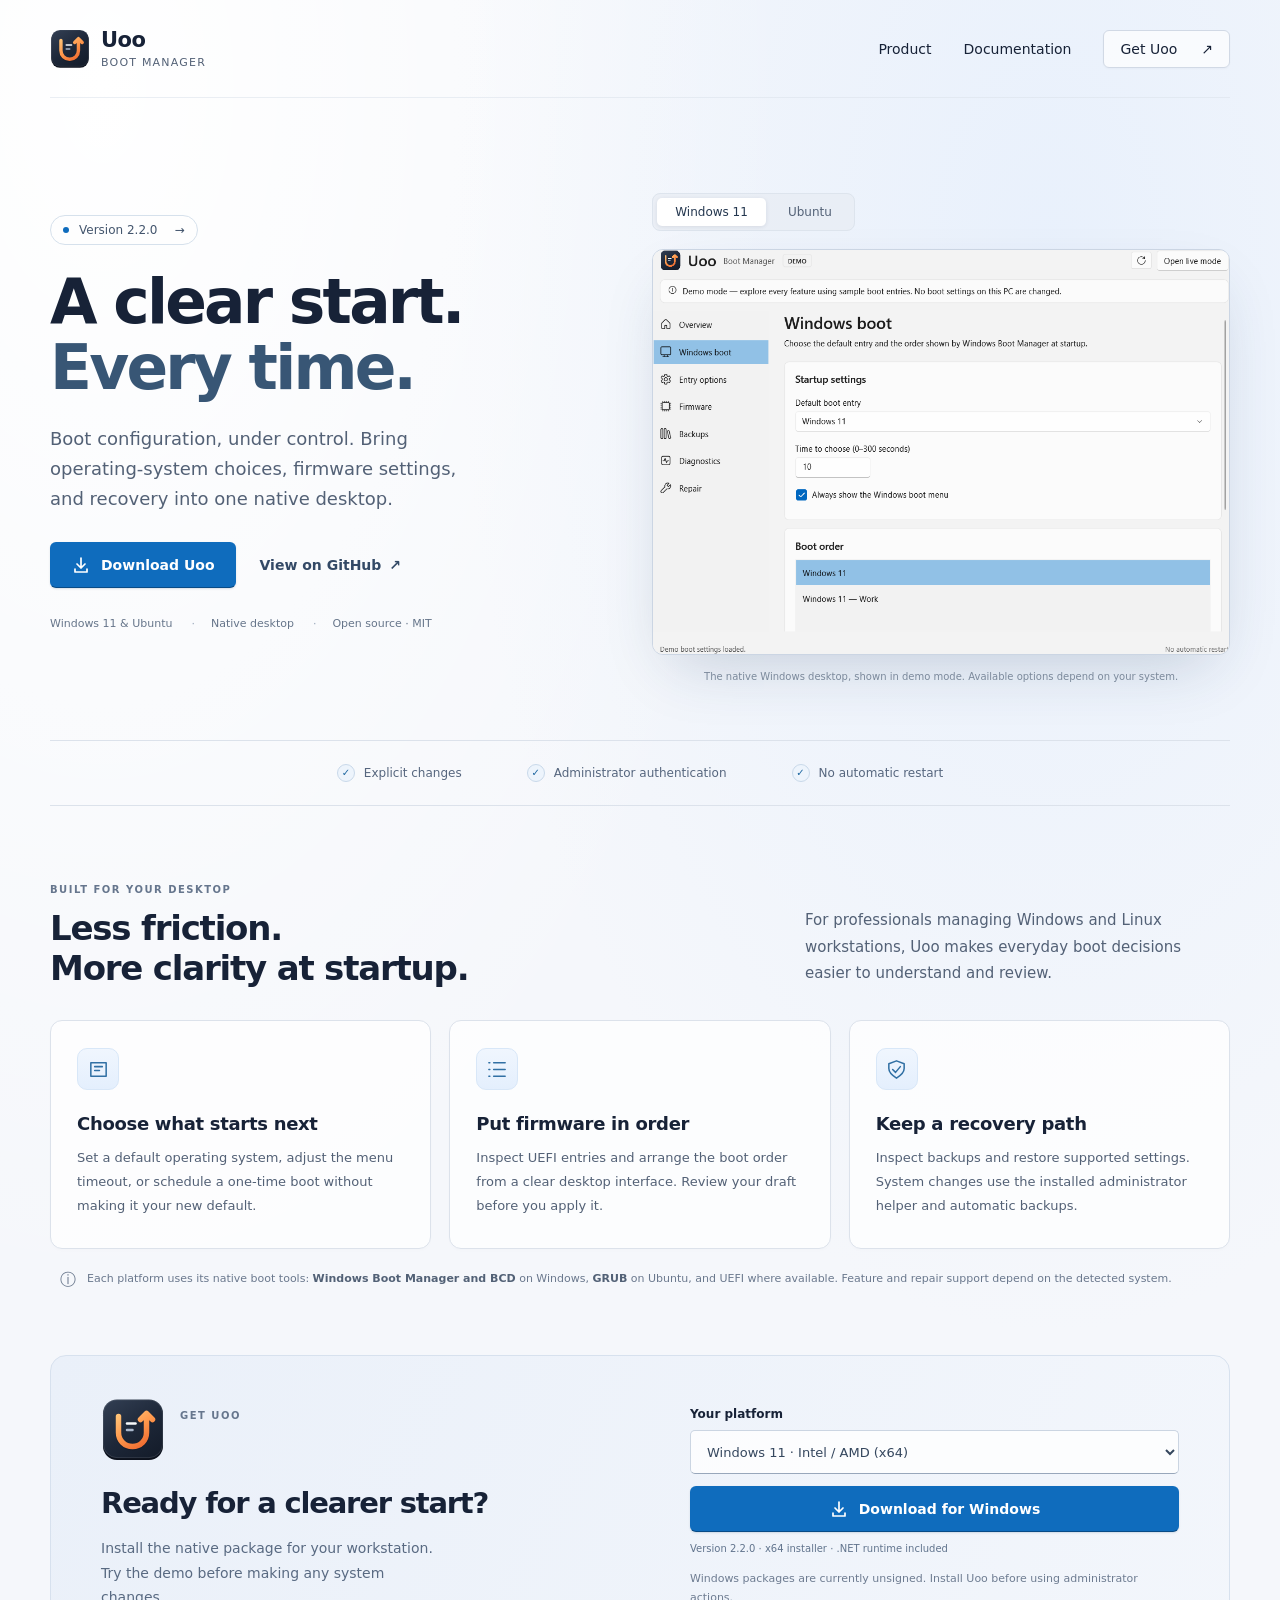
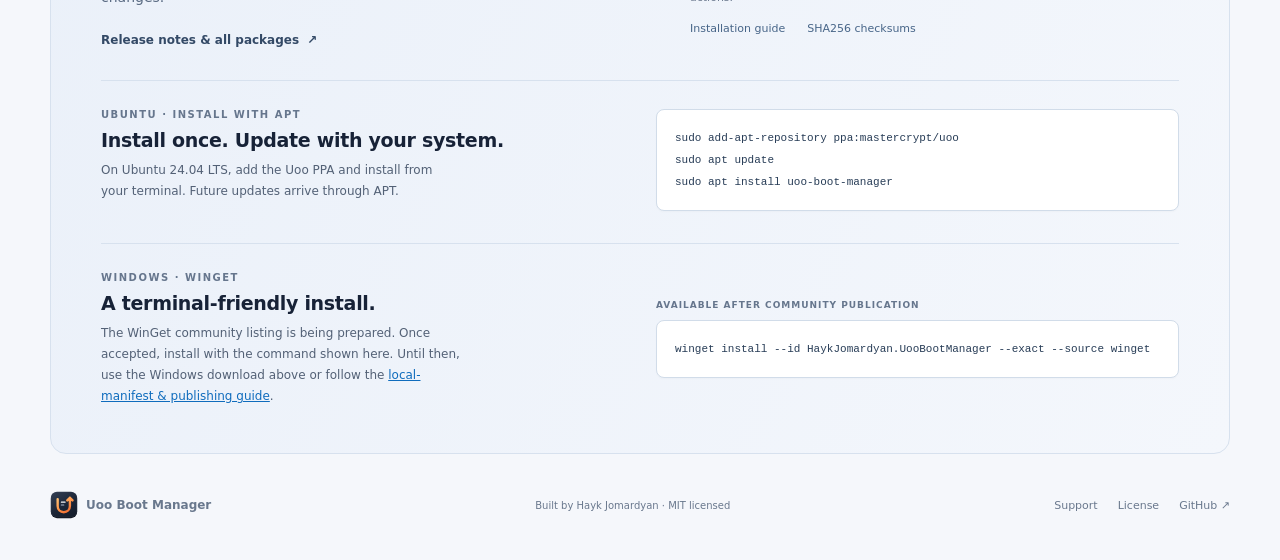
==== commit 3f08dc8e: "Prepare WinGet manifests and publishing guide Verify published x64 and ARM64 installer hashes, provi" ====
--- a/website/index.html
+++ b/website/index.html
@@ -92,6 +92,10 @@
 sudo apt update
 sudo apt install uoo-boot-manager</code></pre>
       </div>
+      <div class="ppa-install" aria-labelledby="winget-title">
+        <div><span class="eyebrow">WINDOWS · WINGET</span><h3 id="winget-title">A terminal-friendly install.</h3><p>The WinGet community listing is being prepared. Once accepted, install with the command shown here. Until then, use the Windows download above or follow the <a class="text-link" href="https://github.com/jomardyan/uoo-boot-manager/blob/main/docs/WINGET.md">local-manifest & publishing guide</a>.</p></div>
+        <div class="winget-command"><span class="eyebrow">AVAILABLE AFTER COMMUNITY PUBLICATION</span><pre aria-label="WinGet installation command after community publication"><code>winget install --id HaykJomardyan.UooBootManager --exact --source winget</code></pre></div>
+      </div>
     </section>
   </main>
 
--- a/website/styles.css
+++ b/website/styles.css
@@ -7,6 +7,7 @@
 .product-section{padding-top:78px;padding-bottom:64px;scroll-margin-top:30px}.section-heading{display:flex;justify-content:space-between;align-items:end;gap:70px;margin-bottom:32px}.section-heading h2,.download-copy h2{font-size:34px;line-height:1.18;letter-spacing:-1.2px;font-weight:600;margin:13px 0 0}.section-heading>p{max-width:425px;font-size:15px;line-height:1.75;color:var(--muted);margin:0 0 2px}.feature-grid{display:grid;grid-template-columns:repeat(3,1fr);gap:18px}.feature-card{background:#ffffffbf;border:1px solid var(--line);border-radius:var(--radius);padding:27px 26px 30px;box-shadow:0 2px 3px #17223703}.feature-icon{display:grid;place-items:center;width:42px;height:42px;border-radius:10px;background:linear-gradient(#f0f6fe,#e4effd);color:#3170a4;border:1px solid #d8e7f8}.feature-icon svg{width:23px;height:23px;stroke-width:1.6}.feature-card h3{font-weight:600;letter-spacing:-.3px;font-size:18px;margin:23px 0 12px}.feature-card p{font-size:13px;color:var(--muted);line-height:1.85;margin:0}.platform-note{display:flex;align-items:flex-start;gap:11px;padding:20px 10px 0;color:#6a788d}.note-icon{font-size:16px;padding-top:1px}.platform-note p{font-size:11px;line-height:1.8;margin:0}.platform-note strong{font-weight:600;color:#526176}
 .download-section{display:grid;grid-template-columns:1fr 1fr;column-gap:100px;row-gap:32px;background:linear-gradient(115deg,#eaf0f9,#f4f7fc);border:1px solid #d7e1ee;border-radius:16px;padding:42px 50px 46px;scroll-margin-top:32px}.download-copy>img{float:left;margin:0 15px 15px 0}.download-copy>.eyebrow{padding-top:12px}.download-copy h2{font-size:29px;margin-top:8px;clear:both;padding-top:9px}.download-copy>p{font-size:14px;line-height:1.75;color:#596a82;margin:16px 0 19px;max-width:340px}.download-copy .text-link{font-size:12px}.download-panel{padding-top:9px}.download-panel label{display:block;font-size:12px;font-weight:600;margin-bottom:9px}.download-panel select{width:100%;border:1px solid #cbd5e2;border-bottom-color:#98a7bb;border-radius:5px;color:#35475e;background:#ffffffcc;padding:11px 30px 11px 12px;font-size:13px;min-height:44px}.download-button{width:100%;margin-top:12px}.download-detail{font-size:10px;color:#61748d;margin:11px 0 16px}.download-note{font-size:11px;line-height:1.7;color:#6e7c91;min-height:38px;margin:0 0 14px}.download-resources{display:flex;gap:22px;color:#476588;font-size:11px}.site-footer{display:flex;align-items:center;justify-content:space-between;gap:30px;padding:36px 0 39px;color:#69788d}.footer-brand{font-size:12px;letter-spacing:0;font-weight:600;gap:8px}.site-footer p{font-size:10px}.site-footer>div{display:flex;gap:20px;font-size:11px}
 .ppa-install{grid-column:1/-1;display:grid;grid-template-columns:1fr 1fr;gap:32px;border-top:1px solid #d7e1ee;padding-top:28px;min-width:0}.ppa-install h3{font-size:19px;font-weight:600;letter-spacing:-.3px;margin:9px 0}.ppa-install p{font-size:12px;color:var(--muted);line-height:1.75;margin:0;max-width:360px}.ppa-install pre{align-self:center;min-width:0;margin:0;padding:17px 18px;overflow-x:auto;background:#fff;border:1px solid #d1dce9;border-radius:8px;color:#273c56;font-size:11px;line-height:2;box-shadow:0 1px 2px #17223706}.ppa-install code{font-family:Consolas,"Cascadia Code",monospace}
+.winget-command{align-self:center;min-width:0}.winget-command>.eyebrow{margin-bottom:10px;font-size:9px;letter-spacing:1px}.ppa-install .text-link{display:inline;font-size:inherit;font-weight:500;color:var(--blue);text-decoration:underline}
 @media(max-width:1050px){.ppa-install{gap:24px}}
 @media(max-width:760px){.ppa-install{grid-template-columns:1fr;gap:16px;padding-top:24px}.ppa-install p{max-width:none}.ppa-install pre{font-size:11px}}
 @media(min-width:1500px){.hero{padding-top:110px;padding-bottom:85px}.product-section{padding-top:90px;padding-bottom:80px}}
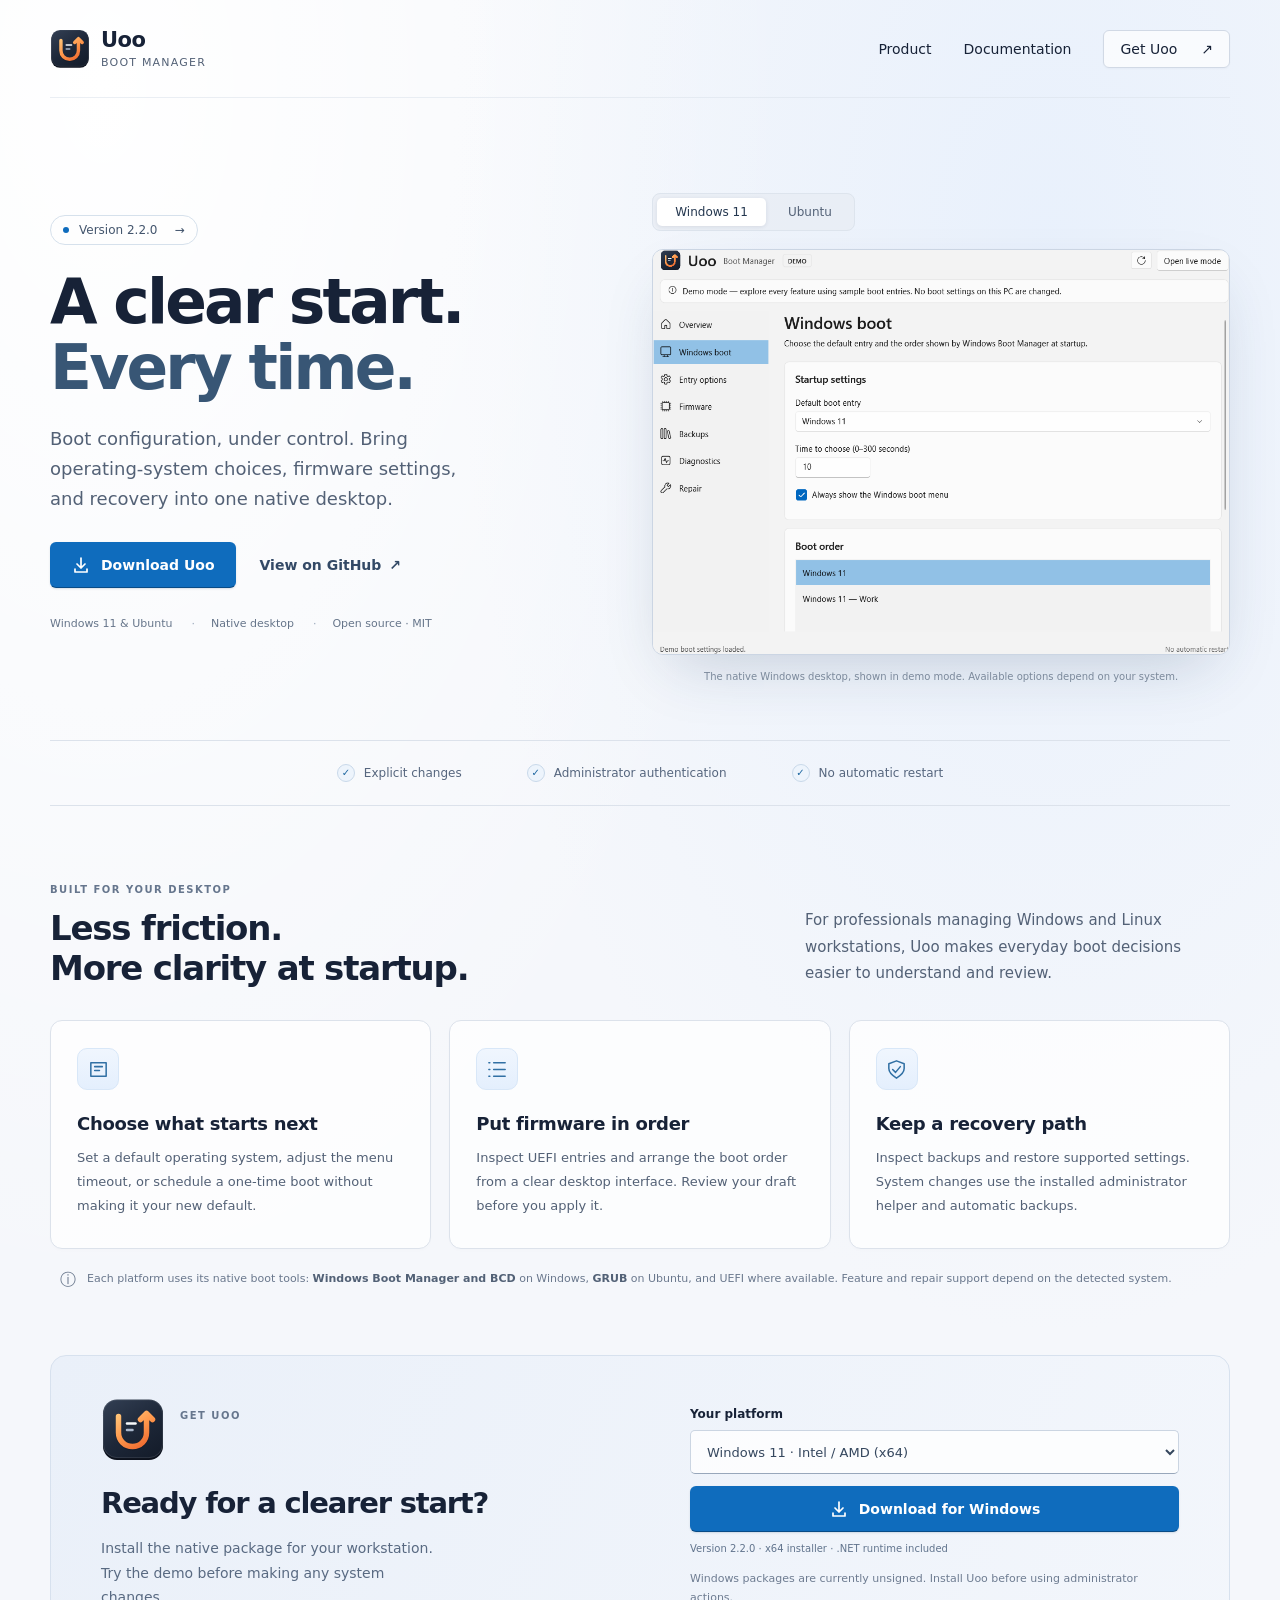
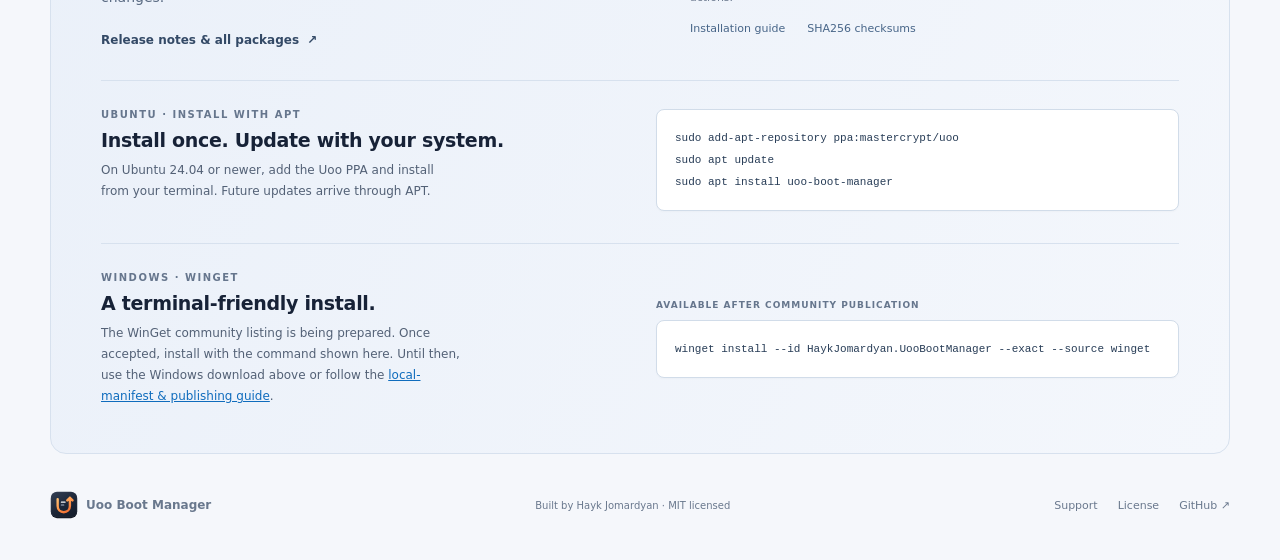
==== commit 83d31125: "Refactor variable names for consistency and clarity across multiple files; update exception handling" ====
--- a/website/index.html
+++ b/website/index.html
@@ -52,7 +52,7 @@
           <button type="button" class="preview-tab selected" data-platform="windows" aria-pressed="true">Windows 11</button>
           <button type="button" class="preview-tab" data-platform="ubuntu" aria-pressed="false">Ubuntu</button>
         </div>
-        <div class="native-preview" id="windows-preview"><img src="assets/windows-preview.png" width="1028" height="720" alt="The native Uoo Windows desktop in demo mode, showing default boot entry, menu timeout, boot order, and administrator controls."></div>
+        <div class="native-preview" id="windows-preview"><img src="assets/windows-preview.png" width="1028" height="721" alt="The native Uoo Windows desktop in demo mode, showing default boot entry, menu timeout, boot order, and administrator controls."></div>
         <div class="ubuntu-preview" id="ubuntu-preview" hidden><img src="assets/app-preview.png" width="1120" height="740" alt="The Uoo Ubuntu desktop showing its boot menu, default operating-system choice, timeout, and one-time boot controls."></div>
         <figcaption id="preview-caption">The native Windows desktop, shown in demo mode. Available options depend on your system.</figcaption>
       </figure>
@@ -87,7 +87,7 @@
         <div class="download-resources"><a id="install-guide" href="https://github.com/jomardyan/uoo-boot-manager/blob/main/docs/WINDOWS.md">Installation guide</a><a id="checksum-link" href="https://github.com/jomardyan/uoo-boot-manager/releases/download/v2.2.0/SHA256SUMS-Windows">SHA256 checksums</a></div>
       </div>
       <div class="ppa-install" aria-labelledby="ppa-title">
-        <div><span class="eyebrow">UBUNTU · INSTALL WITH APT</span><h3 id="ppa-title">Install once. Update with your system.</h3><p>On Ubuntu 24.04 LTS, add the Uoo PPA and install from your terminal. Future updates arrive through APT.</p></div>
+        <div><span class="eyebrow">UBUNTU · INSTALL WITH APT</span><h3 id="ppa-title">Install once. Update with your system.</h3><p>On Ubuntu 24.04 or newer, add the Uoo PPA and install from your terminal. Future updates arrive through APT.</p></div>
         <pre aria-label="Ubuntu PPA installation commands"><code>sudo add-apt-repository ppa:mastercrypt/uoo
 sudo apt update
 sudo apt install uoo-boot-manager</code></pre>
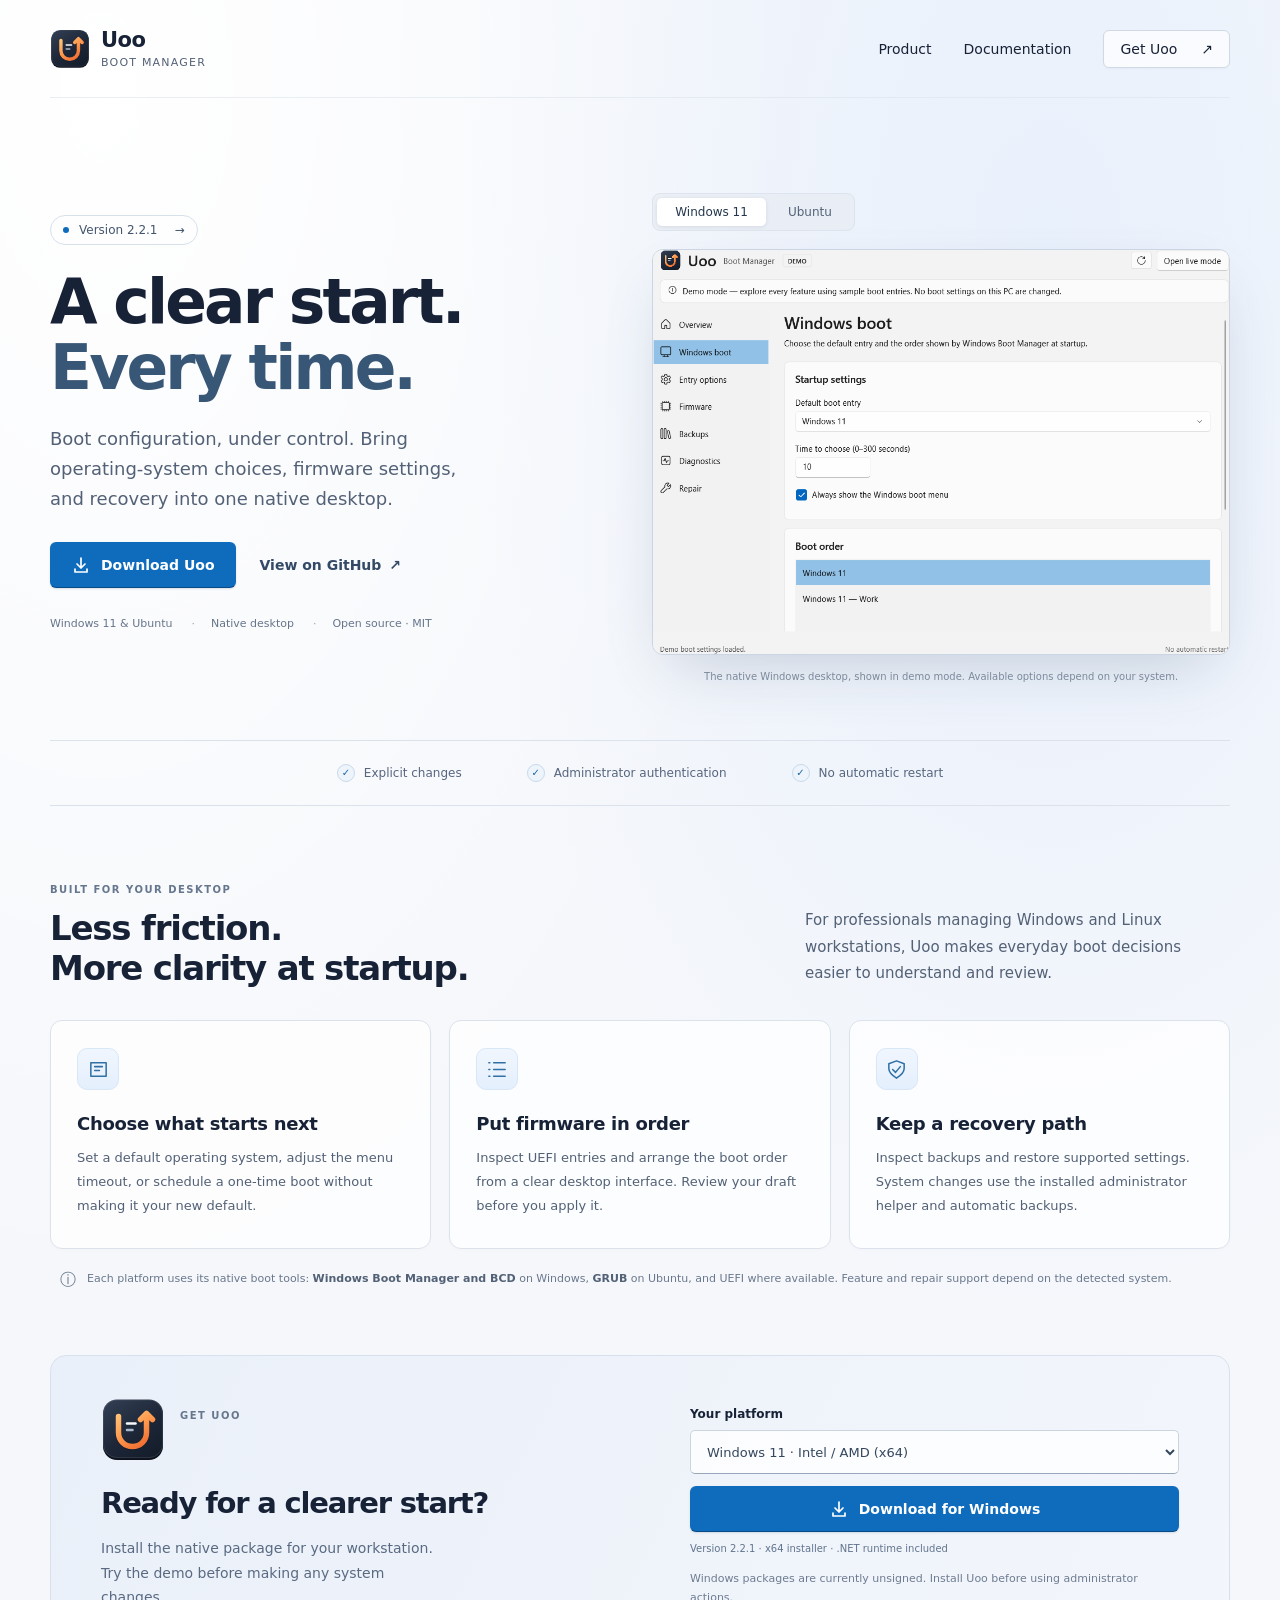
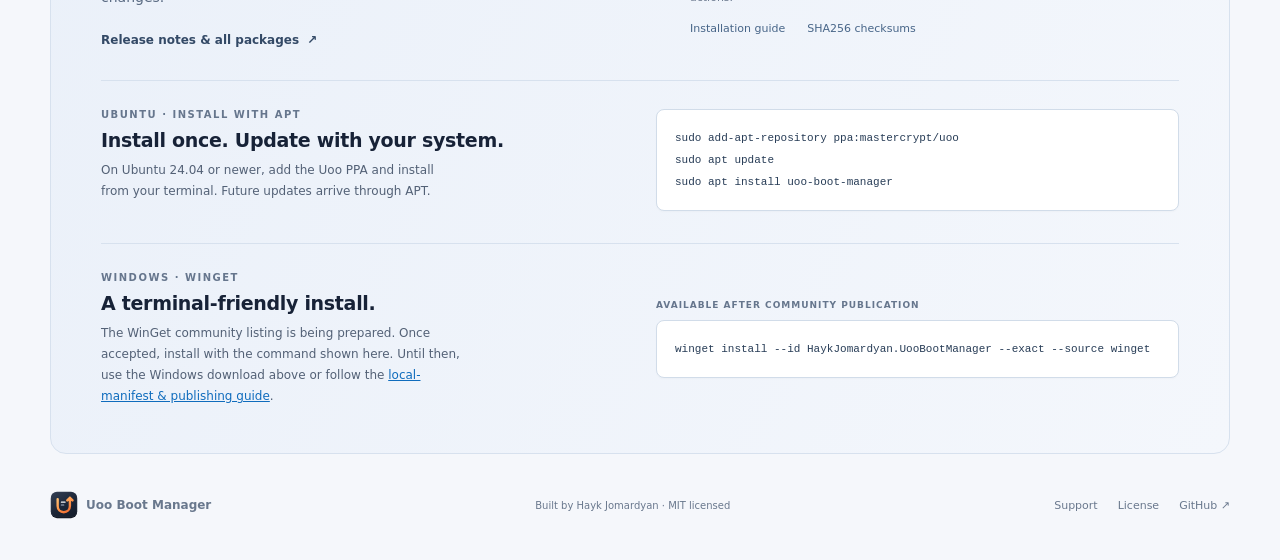
==== commit 455ab633: "release: v2.2.1 Synchronize Linux, Windows, packaging, and landing page versions. Include boot confi" ====
--- a/website/index.html
+++ b/website/index.html
@@ -37,7 +37,7 @@
   <main id="main">
     <section class="hero wrap" aria-labelledby="hero-title">
       <div class="hero-copy">
-        <a class="release-badge" href="https://github.com/jomardyan/uoo-boot-manager/releases/tag/v2.2.0"><span class="status-dot" aria-hidden="true"></span>Version 2.2.0<span aria-hidden="true">→</span></a>
+        <a class="release-badge" href="https://github.com/jomardyan/uoo-boot-manager/releases/tag/v2.2.1"><span class="status-dot" aria-hidden="true"></span>Version 2.2.1<span aria-hidden="true">→</span></a>
         <h1 id="hero-title">A clear start.<br><span>Every time.</span></h1>
         <p class="hero-description">Boot configuration, under control. Bring operating-system choices, firmware settings, and recovery into one native desktop.</p>
         <div class="hero-actions">
@@ -71,7 +71,7 @@
     </section>
 
     <section class="download-section wrap" id="download" aria-labelledby="download-title">
-      <div class="download-copy"><img src="assets/icons/uoo.svg" alt="" width="64" height="64"><span class="eyebrow">GET UOO</span><h2 id="download-title">Ready for a clearer start?</h2><p>Install the native package for your workstation. Try the demo before making any system changes.</p><a class="text-link" href="https://github.com/jomardyan/uoo-boot-manager/releases/tag/v2.2.0">Release notes & all packages <span aria-hidden="true">↗</span></a></div>
+      <div class="download-copy"><img src="assets/icons/uoo.svg" alt="" width="64" height="64"><span class="eyebrow">GET UOO</span><h2 id="download-title">Ready for a clearer start?</h2><p>Install the native package for your workstation. Try the demo before making any system changes.</p><a class="text-link" href="https://github.com/jomardyan/uoo-boot-manager/releases/tag/v2.2.1">Release notes & all packages <span aria-hidden="true">↗</span></a></div>
       <div class="download-panel">
         <label for="platform-select">Your platform</label>
         <select id="platform-select">
@@ -81,10 +81,10 @@
           <option value="appimage-x64">Linux · AppImage (x64)</option>
           <option value="appimage-arm64">Linux · AppImage (ARM64)</option>
         </select>
-        <a id="download-button" class="button button-primary download-button" href="https://github.com/jomardyan/uoo-boot-manager/releases/download/v2.2.0/Uoo-Boot-Manager-2.2.0-windows-x64-setup.exe"><svg aria-hidden="true" viewBox="0 0 20 20"><path d="M10 3v10m-4-4 4 4 4-4M4 14v3h12v-3"/></svg><span id="download-label">Download for Windows</span></a>
-        <p id="download-detail" class="download-detail" aria-live="polite">Version 2.2.0 · x64 installer · .NET runtime included</p>
+        <a id="download-button" class="button button-primary download-button" href="https://github.com/jomardyan/uoo-boot-manager/releases/download/v2.2.1/Uoo-Boot-Manager-2.2.1-windows-x64-setup.exe"><svg aria-hidden="true" viewBox="0 0 20 20"><path d="M10 3v10m-4-4 4 4 4-4M4 14v3h12v-3"/></svg><span id="download-label">Download for Windows</span></a>
+        <p id="download-detail" class="download-detail" aria-live="polite">Version 2.2.1 · x64 installer · .NET runtime included</p>
         <p id="download-note" class="download-note">Windows packages are currently unsigned. Install Uoo before using administrator actions.</p>
-        <div class="download-resources"><a id="install-guide" href="https://github.com/jomardyan/uoo-boot-manager/blob/main/docs/WINDOWS.md">Installation guide</a><a id="checksum-link" href="https://github.com/jomardyan/uoo-boot-manager/releases/download/v2.2.0/SHA256SUMS-Windows">SHA256 checksums</a></div>
+        <div class="download-resources"><a id="install-guide" href="https://github.com/jomardyan/uoo-boot-manager/blob/main/docs/WINDOWS.md">Installation guide</a><a id="checksum-link" href="https://github.com/jomardyan/uoo-boot-manager/releases/download/v2.2.1/SHA256SUMS-Windows">SHA256 checksums</a></div>
       </div>
       <div class="ppa-install" aria-labelledby="ppa-title">
         <div><span class="eyebrow">UBUNTU · INSTALL WITH APT</span><h3 id="ppa-title">Install once. Update with your system.</h3><p>On Ubuntu 24.04 or newer, add the Uoo PPA and install from your terminal. Future updates arrive through APT.</p></div>
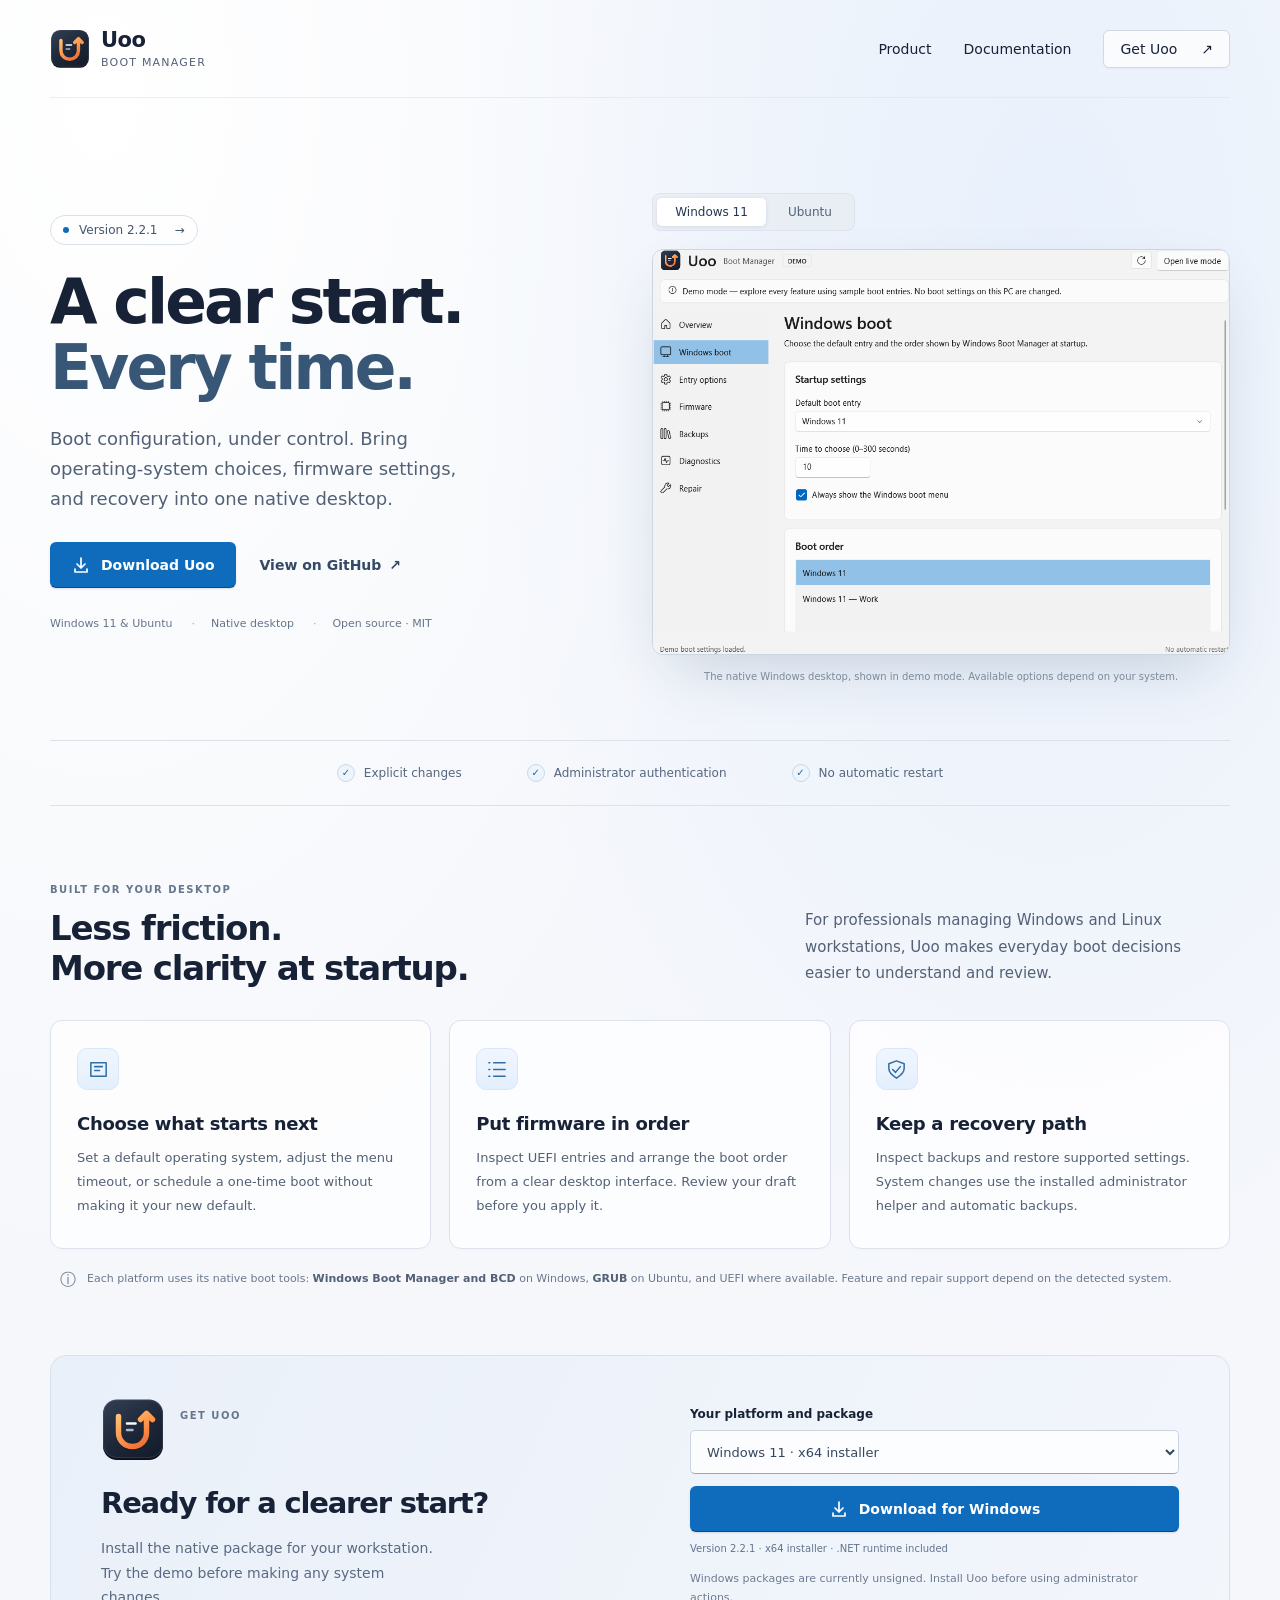
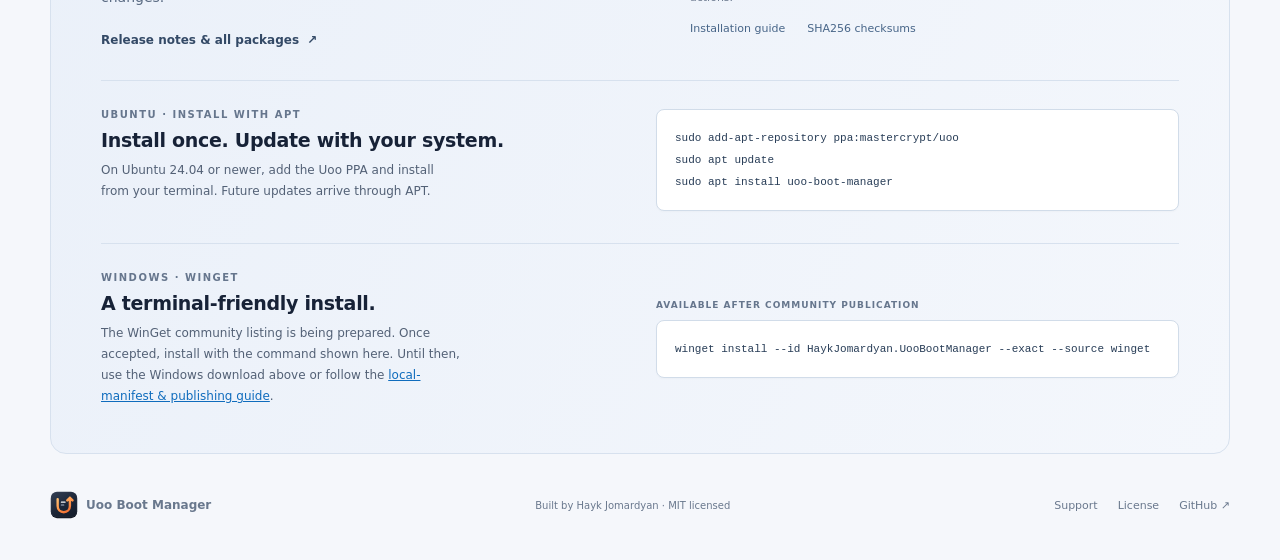
==== commit 2821aa67: "Enhance README and app.js with additional download options; update index.html for improved platform " ====
--- a/website/index.html
+++ b/website/index.html
@@ -73,13 +73,28 @@
     <section class="download-section wrap" id="download" aria-labelledby="download-title">
       <div class="download-copy"><img src="assets/icons/uoo.svg" alt="" width="64" height="64"><span class="eyebrow">GET UOO</span><h2 id="download-title">Ready for a clearer start?</h2><p>Install the native package for your workstation. Try the demo before making any system changes.</p><a class="text-link" href="https://github.com/jomardyan/uoo-boot-manager/releases/tag/v2.2.1">Release notes & all packages <span aria-hidden="true">↗</span></a></div>
       <div class="download-panel">
-        <label for="platform-select">Your platform</label>
+        <label for="platform-select">Your platform and package</label>
         <select id="platform-select">
-          <option value="windows-x64">Windows 11 · Intel / AMD (x64)</option>
-          <option value="windows-arm64">Windows 11 · ARM64</option>
-          <option value="ubuntu">Ubuntu 24.04+ · Debian package</option>
-          <option value="appimage-x64">Linux · AppImage (x64)</option>
-          <option value="appimage-arm64">Linux · AppImage (ARM64)</option>
+          <optgroup label="Windows 11">
+            <option value="windows-x64">Windows 11 · x64 installer</option>
+            <option value="windows-arm64">Windows 11 · ARM64 installer</option>
+            <option value="windows-portable-x64">Windows 11 · x64 portable ZIP</option>
+            <option value="windows-portable-arm64">Windows 11 · ARM64 portable ZIP</option>
+          </optgroup>
+          <optgroup label="Linux native packages">
+            <option value="ubuntu">Ubuntu 24.04+ · Debian package</option>
+            <option value="fedora">Fedora · RPM</option>
+            <option value="opensuse">openSUSE Tumbleweed · RPM</option>
+            <option value="arch">Arch / Manjaro · package</option>
+          </optgroup>
+          <optgroup label="Linux desktop bundles">
+            <option value="appimage-x64">Linux · AppImage (x64)</option>
+            <option value="appimage-arm64">Linux · AppImage (ARM64)</option>
+            <option value="flatpak-x64">Linux · Flatpak (x64)</option>
+            <option value="flatpak-arm64">Linux · Flatpak (ARM64)</option>
+            <option value="snap-x64">Linux · Snap (x64)</option>
+            <option value="snap-arm64">Linux · Snap (ARM64)</option>
+          </optgroup>
         </select>
         <a id="download-button" class="button button-primary download-button" href="https://github.com/jomardyan/uoo-boot-manager/releases/download/v2.2.1/Uoo-Boot-Manager-2.2.1-windows-x64-setup.exe"><svg aria-hidden="true" viewBox="0 0 20 20"><path d="M10 3v10m-4-4 4 4 4-4M4 14v3h12v-3"/></svg><span id="download-label">Download for Windows</span></a>
         <p id="download-detail" class="download-detail" aria-live="polite">Version 2.2.1 · x64 installer · .NET runtime included</p>
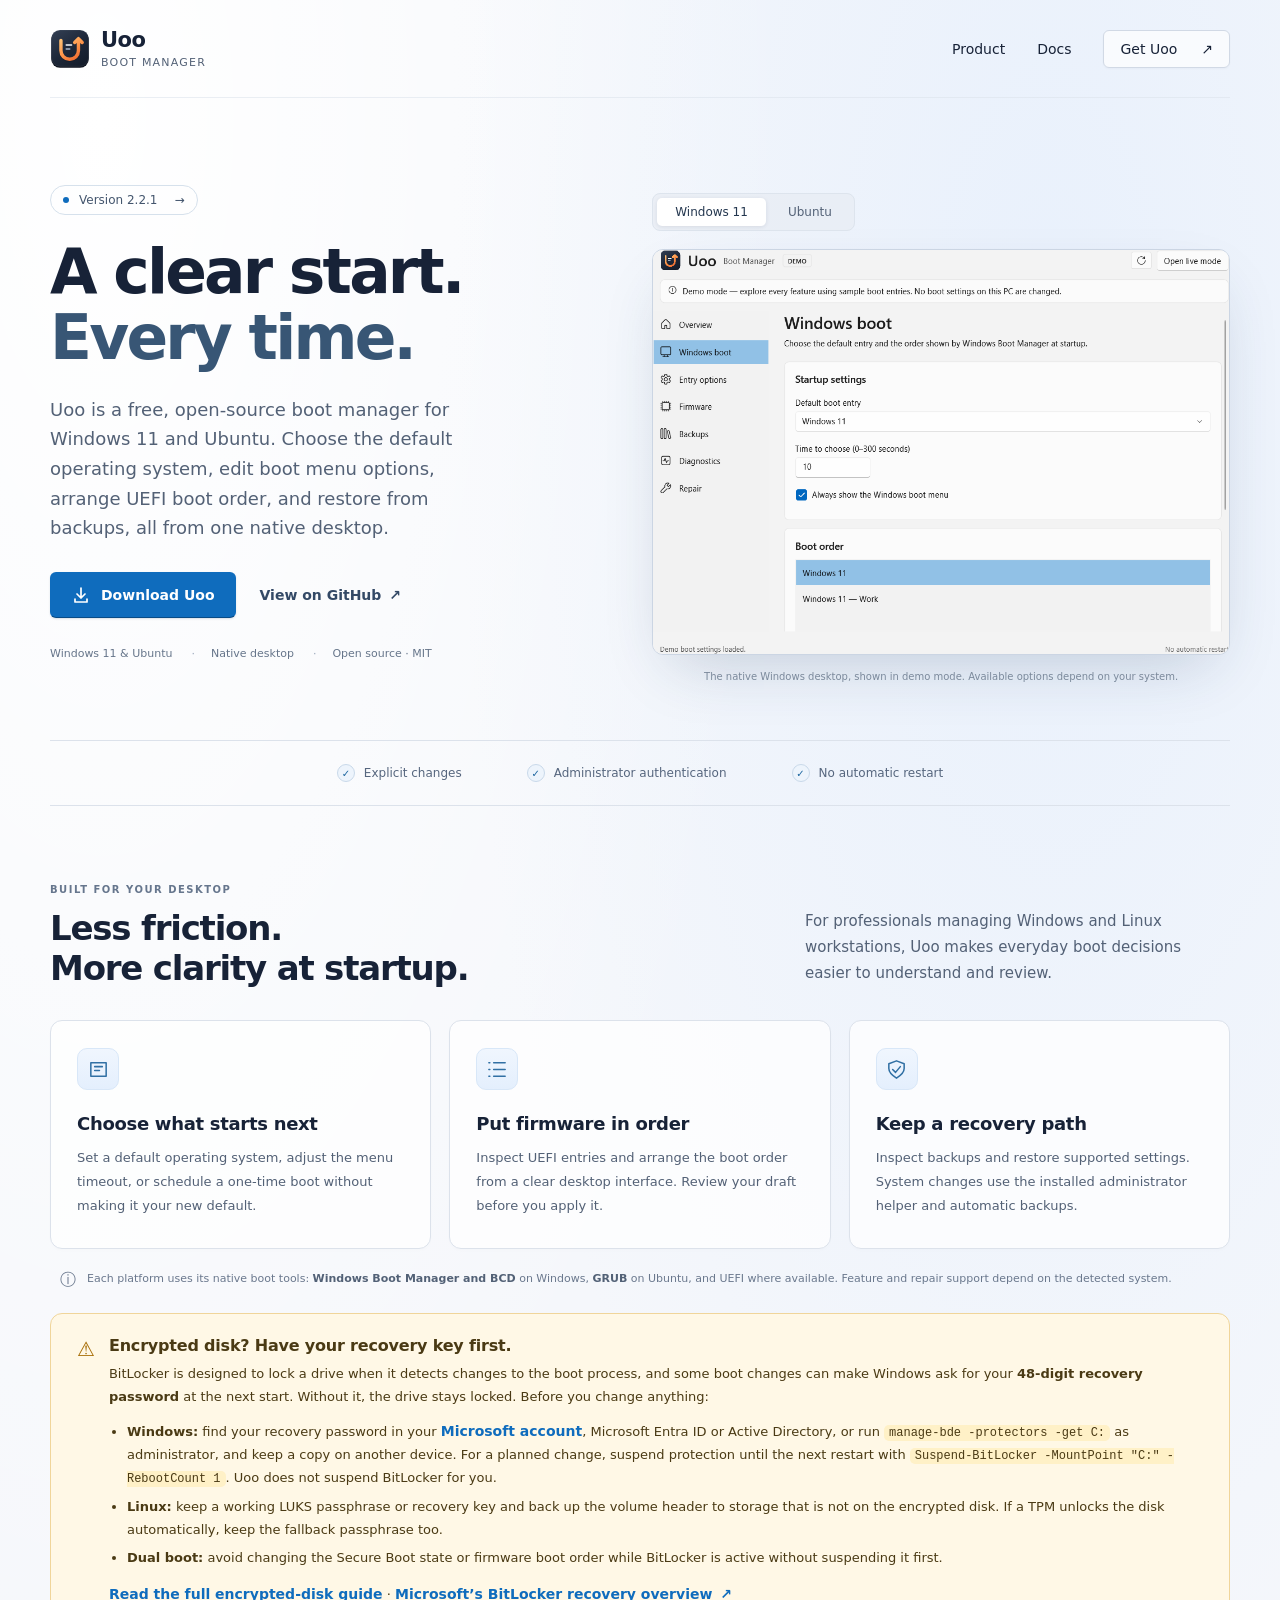
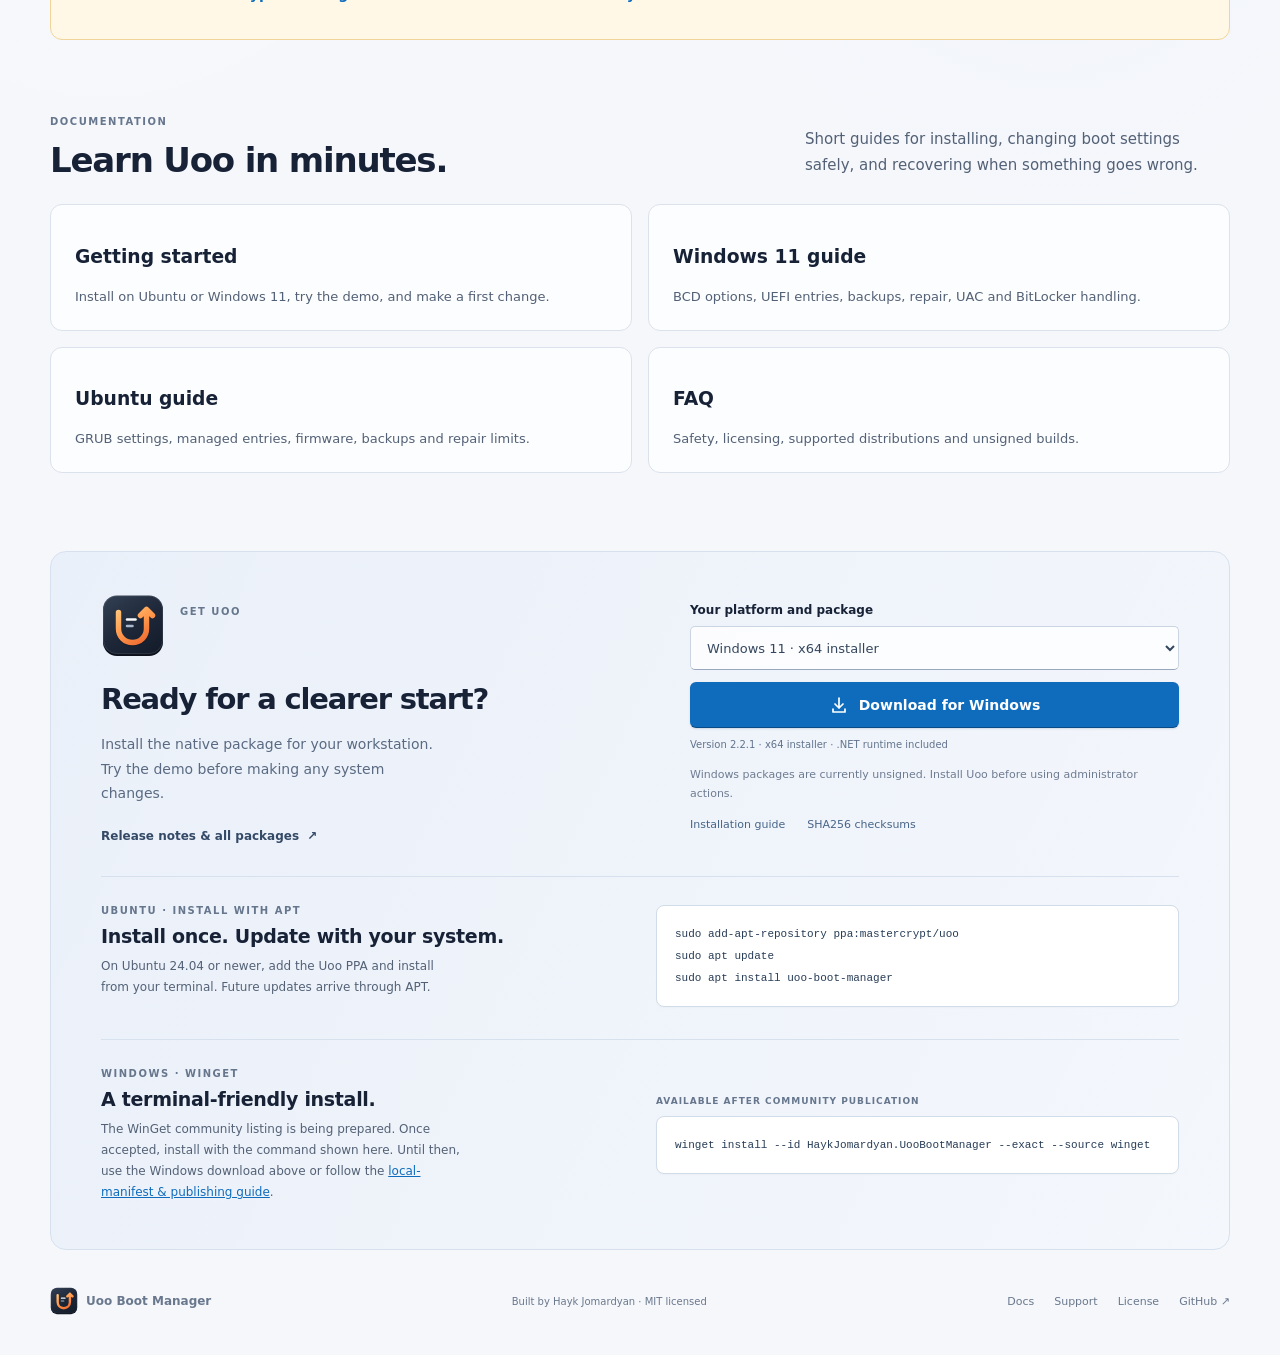
==== commit d82b8e84: "Add documentation for Uoo Boot Manager - Create FAQ page with answers about safety, licensing, suppo" ====
--- a/website/index.html
+++ b/website/index.html
@@ -3,13 +3,25 @@
 <head>
   <meta charset="utf-8">
   <meta name="viewport" content="width=device-width, initial-scale=1">
-  <meta name="description" content="Uoo Boot Manager brings boot choices, UEFI settings, and recovery into a clear native desktop for Windows 11 and Ubuntu.">
+  <meta name="description" content="Uoo is a free, open-source boot manager for Windows 11 and Ubuntu. Edit the boot menu, GRUB and BCD options, UEFI boot order and backups from a native desktop app.">
+  <meta name="robots" content="index,follow,max-image-preview:large">
+  <meta name="author" content="Hayk Jomardyan">
   <meta name="theme-color" content="#f4f6fb">
   <meta property="og:type" content="website">
-  <meta property="og:title" content="Uoo Boot Manager — A clear start. Every time.">
-  <meta property="og:description" content="Native boot configuration for Windows 11 and Ubuntu. Choose what starts next, review changes, and keep a recovery path.">
+  <meta property="og:site_name" content="Uoo Boot Manager">
+  <meta property="og:locale" content="en_US">
+  <meta property="og:title" content="Uoo Boot Manager – GRUB, BCD &amp; UEFI boot manager">
+  <meta property="og:description" content="Free, open-source boot manager for Windows 11 and Ubuntu. Choose what starts next, review changes, and keep a recovery path.">
   <meta property="og:url" content="https://uoo.lolisoft.eu/">
   <meta property="og:image" content="https://uoo.lolisoft.eu/assets/windows-preview.png">
+  <meta property="og:image:width" content="1028">
+  <meta property="og:image:height" content="721">
+  <meta property="og:image:alt" content="The Uoo Boot Manager Windows desktop in demo mode showing default boot entry, timeout and boot order">
+  <meta name="twitter:card" content="summary_large_image">
+  <meta name="twitter:title" content="Uoo Boot Manager – GRUB, BCD &amp; UEFI boot manager">
+  <meta name="twitter:description" content="Free, open-source boot manager for Windows 11 and Ubuntu.">
+  <meta name="twitter:image" content="https://uoo.lolisoft.eu/assets/windows-preview.png">
+  <meta name="twitter:image:alt" content="The Uoo Boot Manager Windows desktop in demo mode">
   <link rel="canonical" href="https://uoo.lolisoft.eu/">
   <link rel="icon" href="assets/icons/favicon.ico" sizes="any">
   <link rel="icon" href="assets/icons/favicon.svg" type="image/svg+xml">
@@ -17,8 +29,9 @@
   <link rel="mask-icon" href="assets/icons/mask-icon.svg" color="#ee692f">
   <link rel="manifest" href="assets/icons/site.webmanifest">
   <link rel="stylesheet" href="styles.css">
+  <script type="application/ld+json">{"@context":"https://schema.org","@graph":[{"@type":"WebSite","@id":"https://uoo.lolisoft.eu/#website","url":"https://uoo.lolisoft.eu/","name":"Uoo Boot Manager","inLanguage":"en"},{"@type":"SoftwareApplication","@id":"https://uoo.lolisoft.eu/#app","name":"Uoo Boot Manager","description":"Native boot configuration and recovery for Windows 11 and Ubuntu: boot menu, GRUB and BCD options, UEFI boot order, backups and supported bootloader repair.","url":"https://uoo.lolisoft.eu/","applicationCategory":"UtilitiesApplication","operatingSystem":"Windows 11, Ubuntu 24.04 or later","softwareVersion":"2.2.1","license":"https://github.com/jomardyan/uoo-boot-manager/blob/main/LICENSE","downloadUrl":"https://github.com/jomardyan/uoo-boot-manager/releases/latest","installUrl":"https://uoo.lolisoft.eu/#download","screenshot":["https://uoo.lolisoft.eu/assets/windows-preview.png","https://uoo.lolisoft.eu/assets/app-preview.png"],"image":"https://uoo.lolisoft.eu/assets/icons/android-chrome-512x512.png","isAccessibleForFree":true,"offers":{"@type":"Offer","price":"0","priceCurrency":"USD"},"author":{"@type":"Person","name":"Hayk Jomardyan","url":"https://github.com/jomardyan"},"codeRepository":"https://github.com/jomardyan/uoo-boot-manager","sameAs":["https://github.com/jomardyan/uoo-boot-manager"]}]}</script>
   <script src="app.js" defer></script>
-  <title>Uoo Boot Manager — A clear start. Every time.</title>
+  <title>Uoo Boot Manager – GRUB, BCD &amp; UEFI boot manager</title>
 </head>
 <body>
   <a class="skip-link" href="#main">Skip to content</a>
@@ -29,7 +42,7 @@
     </a>
     <nav aria-label="Main navigation">
       <a href="#product">Product</a>
-      <a href="https://github.com/jomardyan/uoo-boot-manager#documentation">Documentation</a>
+      <a href="docs/">Docs</a>
       <a class="nav-download" href="#download">Get Uoo <span aria-hidden="true">↗</span></a>
     </nav>
   </header>
@@ -39,7 +52,7 @@
       <div class="hero-copy">
         <a class="release-badge" href="https://github.com/jomardyan/uoo-boot-manager/releases/tag/v2.2.1"><span class="status-dot" aria-hidden="true"></span>Version 2.2.1<span aria-hidden="true">→</span></a>
         <h1 id="hero-title">A clear start.<br><span>Every time.</span></h1>
-        <p class="hero-description">Boot configuration, under control. Bring operating-system choices, firmware settings, and recovery into one native desktop.</p>
+        <p class="hero-description">Uoo is a free, open-source boot manager for Windows 11 and Ubuntu. Choose the default operating system, edit boot menu options, arrange UEFI boot order, and restore from backups, all from one native desktop.</p>
         <div class="hero-actions">
           <a class="button button-primary" href="#download"><svg aria-hidden="true" viewBox="0 0 20 20"><path d="M10 3v10m-4-4 4 4 4-4M4 14v3h12v-3"/></svg>Download Uoo</a>
           <a class="text-link" href="https://github.com/jomardyan/uoo-boot-manager">View on GitHub <span aria-hidden="true">↗</span></a>
@@ -52,8 +65,8 @@
           <button type="button" class="preview-tab selected" data-platform="windows" aria-pressed="true">Windows 11</button>
           <button type="button" class="preview-tab" data-platform="ubuntu" aria-pressed="false">Ubuntu</button>
         </div>
-        <div class="native-preview" id="windows-preview"><img src="assets/windows-preview.png" width="1028" height="721" alt="The native Uoo Windows desktop in demo mode, showing default boot entry, menu timeout, boot order, and administrator controls."></div>
-        <div class="ubuntu-preview" id="ubuntu-preview" hidden><img src="assets/app-preview.png" width="1120" height="740" alt="The Uoo Ubuntu desktop showing its boot menu, default operating-system choice, timeout, and one-time boot controls."></div>
+        <div class="native-preview" id="windows-preview"><img src="assets/windows-preview.png" width="1028" height="721" fetchpriority="high" decoding="async" alt="The native Uoo Windows desktop in demo mode, showing default boot entry, menu timeout, boot order, and administrator controls."></div>
+        <div class="ubuntu-preview" id="ubuntu-preview" hidden><img src="assets/app-preview.png" width="1120" height="740" loading="lazy" decoding="async" alt="The Uoo Ubuntu desktop showing its boot menu, default operating-system choice, timeout, and one-time boot controls."></div>
         <figcaption id="preview-caption">The native Windows desktop, shown in demo mode. Available options depend on your system.</figcaption>
       </figure>
     </section>
@@ -68,6 +81,17 @@
         <article class="feature-card"><span class="feature-icon" aria-hidden="true"><svg viewBox="0 0 24 24"><path d="M12 3 4 6v5c0 5 8 10 8 10s8-5 8-10V6zM8 12l3 3 5-6"/></svg></span><h3>Keep a recovery path</h3><p>Inspect backups and restore supported settings. System changes use the installed administrator helper and automatic backups.</p></article>
       </div>
       <div class="platform-note"><span class="note-icon" aria-hidden="true">ⓘ</span><p>Each platform uses its native boot tools: <strong>Windows Boot Manager and BCD</strong> on Windows, <strong>GRUB</strong> on Ubuntu, and UEFI where available. Feature and repair support depend on the detected system.</p></div>
+      <aside class="encryption-note" id="encrypted-disks" aria-labelledby="encryption-title"><span class="note-icon" aria-hidden="true">⚠</span><div><h3 id="encryption-title">Encrypted disk? Have your recovery key first.</h3><p>BitLocker is designed to lock a drive when it detects changes to the boot process, and some boot changes can make Windows ask for your <strong>48-digit recovery password</strong> at the next start. Without it, the drive stays locked. Before you change anything:</p><ul><li><strong>Windows:</strong> find your recovery password in your <a class="text-link" href="https://account.microsoft.com/devices/recoverykey">Microsoft account</a>, Microsoft Entra ID or Active Directory, or run <code>manage-bde -protectors -get C:</code> as administrator, and keep a copy on another device. For a planned change, suspend protection until the next restart with <code>Suspend-BitLocker -MountPoint "C:" -RebootCount 1</code>. Uoo does not suspend BitLocker for you.</li><li><strong>Linux:</strong> keep a working LUKS passphrase or recovery key and back up the volume header to storage that is not on the encrypted disk. If a TPM unlocks the disk automatically, keep the fallback passphrase too.</li><li><strong>Dual boot:</strong> avoid changing the Secure Boot state or firmware boot order while BitLocker is active without suspending it first.</li></ul><p><a class="text-link" href="docs/encrypted-disks/">Read the full encrypted-disk guide</a> · <a class="text-link" href="https://learn.microsoft.com/en-us/windows/security/operating-system-security/data-protection/bitlocker/recovery-overview">Microsoft&rsquo;s BitLocker recovery overview <span aria-hidden="true">↗</span></a></p></div></aside>
+    </section>
+
+    <section class="docs-strip wrap" id="docs" aria-labelledby="docs-title">
+      <div class="section-heading"><div><span class="eyebrow">DOCUMENTATION</span><h2 id="docs-title">Learn Uoo in minutes.</h2></div><p>Short guides for installing, changing boot settings safely, and recovering when something goes wrong.</p></div>
+      <div class="doc-cards">
+        <a class="doc-card" href="docs/getting-started/"><h3>Getting started</h3><p>Install on Ubuntu or Windows 11, try the demo, and make a first change.</p></a>
+        <a class="doc-card" href="docs/windows/"><h3>Windows 11 guide</h3><p>BCD options, UEFI entries, backups, repair, UAC and BitLocker handling.</p></a>
+        <a class="doc-card" href="docs/ubuntu/"><h3>Ubuntu guide</h3><p>GRUB settings, managed entries, firmware, backups and repair limits.</p></a>
+        <a class="doc-card" href="docs/faq/"><h3>FAQ</h3><p>Safety, licensing, supported distributions and unsigned builds.</p></a>
+      </div>
     </section>
 
     <section class="download-section wrap" id="download" aria-labelledby="download-title">
@@ -114,6 +138,6 @@
     </section>
   </main>
 
-  <footer class="site-footer wrap"><a class="brand footer-brand" href="#"><img src="assets/icons/uoo.svg" alt="" width="28" height="28"><span>Uoo Boot Manager</span></a><p>Built by <a href="https://github.com/jomardyan">Hayk Jomardyan</a> · MIT licensed</p><div><a href="https://github.com/jomardyan/uoo-boot-manager/issues">Support</a><a href="https://github.com/jomardyan/uoo-boot-manager/blob/main/LICENSE">License</a><a href="https://github.com/jomardyan/uoo-boot-manager">GitHub <span aria-hidden="true">↗</span></a></div></footer>
+  <footer class="site-footer wrap"><a class="brand footer-brand" href="#"><img src="assets/icons/uoo.svg" alt="" width="28" height="28"><span>Uoo Boot Manager</span></a><p>Built by <a href="https://github.com/jomardyan">Hayk Jomardyan</a> · MIT licensed</p><div><a href="docs/">Docs</a><a href="https://github.com/jomardyan/uoo-boot-manager/issues">Support</a><a href="https://github.com/jomardyan/uoo-boot-manager/blob/main/LICENSE">License</a><a href="https://github.com/jomardyan/uoo-boot-manager">GitHub <span aria-hidden="true">↗</span></a></div></footer>
 </body>
 </html>
--- a/website/styles.css
+++ b/website/styles.css
@@ -15,3 +15,5 @@
 @media(max-width:760px){.site-header{height:82px}.site-header nav{gap:20px}.site-header nav>a:first-child{display:none}.hero{grid-template-columns:1fr;gap:33px;padding-top:44px;padding-bottom:42px}.hero-copy{max-width:570px}.hero-description{max-width:490px}.product-figure{max-width:600px;width:100%;margin-inline:auto;transform:none}.hero-details{font-size:11px}h1{font-size:56px;letter-spacing:-2px}.hero-actions{margin:24px 0}.app-workspace{min-height:330px}.app-page{padding:24px}.boot-entry{padding:16px 14px}.principles{justify-content:flex-start;gap:15px;flex-wrap:wrap;padding-block:19px;font-size:11px}.product-section{padding-top:48px;padding-bottom:32px}.section-heading{display:block}.section-heading h2{font-size:31px}.section-heading>p{margin-top:18px;max-width:550px;font-size:14px}.feature-grid{grid-template-columns:1fr;gap:12px}.feature-card{padding:24px;display:grid;grid-template-columns:42px 1fr;column-gap:18px;align-items:center}.feature-card h3{margin:0;font-size:17px}.feature-card p{grid-column:2;margin-top:8px}.download-section{grid-template-columns:1fr;gap:20px;padding:29px}.download-copy>p{max-width:none}.download-note{min-height:0}.site-footer{flex-wrap:wrap;padding-block:28px}.site-footer p{margin-left:auto}.site-footer>div{width:100%;justify-content:flex-end}}
 @media(max-width:420px){.wrap{width:calc(100% - 32px)}.brand{font-size:19px}.brand-caption{font-size:9px}.site-header nav{gap:13px;font-size:12px}.site-header nav>a:nth-child(2){display:none}.nav-download{padding:9px 12px;gap:14px}h1{font-size:49px}.hero-actions{gap:18px}.hero-details{gap:10px;font-size:10px}.hero-details li+li:before{margin-right:8px}.app-page{padding:19px 13px}.app-sidebar{width:38px}.app-sidebar span{width:28px}.default-badge{padding:4px;font-size:8px}.boot-entry{padding:15px 10px}.boot-entry small{font-size:9px}.app-titlebar{padding:0 10px}.window-controls{font-size:11px}.principles{gap:12px;font-size:10px}.feature-card{padding:20px;gap:12px}.feature-card p{grid-column:1/-1;margin-top:0}.download-section{padding:24px}.download-copy h2{font-size:27px}.site-footer{gap:12px}.site-footer p{width:100%;margin:0}.site-footer>div{justify-content:flex-start}}
 @media(prefers-reduced-motion:reduce){:root{scroll-behavior:auto}*{transition:none!important}}
+.encryption-note{display:flex;align-items:flex-start;gap:14px;margin-top:22px;padding:22px 26px;background:#fff8e6;border:1px solid #f0d59a;border-radius:var(--radius);color:#4a3a14}.encryption-note .note-icon{font-size:20px;color:#a56a00}.encryption-note h3{font-size:16px;font-weight:600;letter-spacing:-.2px;margin:0 0 8px}.encryption-note p{font-size:13px;line-height:1.75;margin:0 0 10px}.encryption-note ul{margin:0 0 12px;padding-left:18px;font-size:13px;line-height:1.75}.encryption-note li{margin-bottom:6px}.encryption-note code{font-family:Consolas,"Cascadia Mono",monospace;font-size:12px;background:#fff1c7;padding:1px 5px;border-radius:5px;overflow-wrap:anywhere}.encryption-note a{color:var(--blue)}@media(max-width:760px){.encryption-note{padding:18px}}
+.doc-layout{display:grid;grid-template-columns:230px minmax(0,1fr);gap:56px;padding-top:44px;padding-bottom:84px;align-items:start}.doc-nav{position:sticky;top:24px;font-size:14px}.doc-nav-home{display:block;font-size:11px;letter-spacing:1.4px;text-transform:uppercase;font-weight:650;color:#66768d;margin-bottom:14px}.doc-nav ul{list-style:none;margin:0;padding:0;display:grid;gap:4px}.doc-nav li a{display:block;padding:8px 12px;border-radius:8px;color:#3b4b62}.doc-nav li a[aria-current=page]{background:#fff;border:1px solid var(--line);color:var(--ink);font-weight:600}.doc-nav li a:hover{background:#ffffffa0;text-decoration:none}.doc-content{min-width:0;max-width:760px}.breadcrumbs{font-size:12px;color:#66768d;margin:0 0 18px}.breadcrumbs a:hover{color:var(--blue)}.doc-title{font-size:clamp(34px,4vw,46px);letter-spacing:-1.6px;line-height:1.12;margin:0 0 14px}.doc-lead{font-size:17px;line-height:1.7;color:var(--muted);margin:0 0 32px}.doc-content h2{font-size:24px;letter-spacing:-.6px;margin:42px 0 12px;line-height:1.25;scroll-margin-top:24px}.doc-content h3{font-size:17px;margin:26px 0 8px}.doc-content p,.doc-content li{font-size:15px;line-height:1.8;color:#2a3850}.doc-content ul,.doc-content ol{padding-left:22px;margin:10px 0 16px}.doc-content li{margin-bottom:6px}.doc-content a{color:var(--blue);text-decoration:underline;text-underline-offset:3px}.doc-content pre{background:#172237;color:#e9eef7;border-radius:10px;padding:16px 18px;overflow-x:auto;font-size:13px;line-height:1.7;margin:14px 0 18px}.doc-content pre code{background:none;padding:0;color:inherit;font-size:inherit}.doc-content code{font-family:Consolas,"Cascadia Mono",monospace;font-size:13px;background:#e8edf4;padding:1px 6px;border-radius:5px;overflow-wrap:anywhere}.doc-content table{width:100%;border-collapse:collapse;margin:14px 0 18px;font-size:14px}.doc-content th,.doc-content td{text-align:left;vertical-align:top;padding:11px 12px;border-bottom:1px solid var(--line);line-height:1.65}.doc-content thead th{font-size:12px;letter-spacing:.8px;text-transform:uppercase;color:#66768d}.doc-content tbody th{font-weight:600;width:24%;color:var(--ink)}.doc-cards{display:grid;grid-template-columns:repeat(2,1fr);gap:16px;margin:0 0 34px}.doc-card{display:block;background:#ffffffbf;border:1px solid var(--line);border-radius:var(--radius);padding:22px 24px}.doc-content a.doc-card{text-decoration:none}.doc-card:hover{border-color:#b9cbe0;background:#fff}.doc-card h2{font-size:18px;margin:0 0 8px;color:var(--ink)}.doc-card p{font-size:13px;line-height:1.7;margin:0;color:var(--muted)}.doc-content .encryption-note{margin:30px 0 0}.doc-content .encryption-note p{font-size:13px;color:#4a3a14}.doc-content .encryption-note a{color:var(--blue)}.docs-strip{padding-top:12px;padding-bottom:78px}.docs-strip .section-heading{margin-bottom:24px}.docs-strip .doc-cards{margin:0}@media(max-width:900px){.doc-layout{grid-template-columns:1fr;gap:24px}.doc-nav{position:static}.doc-nav ul{grid-auto-flow:column;grid-auto-columns:max-content;overflow-x:auto;padding-bottom:6px}.doc-cards{grid-template-columns:1fr}.doc-content tbody th{width:auto}}@media(max-width:560px){.doc-content table,.doc-content thead,.doc-content tbody,.doc-content tr,.doc-content th,.doc-content td{display:block}.doc-content thead{display:none}.doc-content tr{border-bottom:1px solid var(--line);padding:8px 0}.doc-content th,.doc-content td{border:0;padding:3px 0}}
